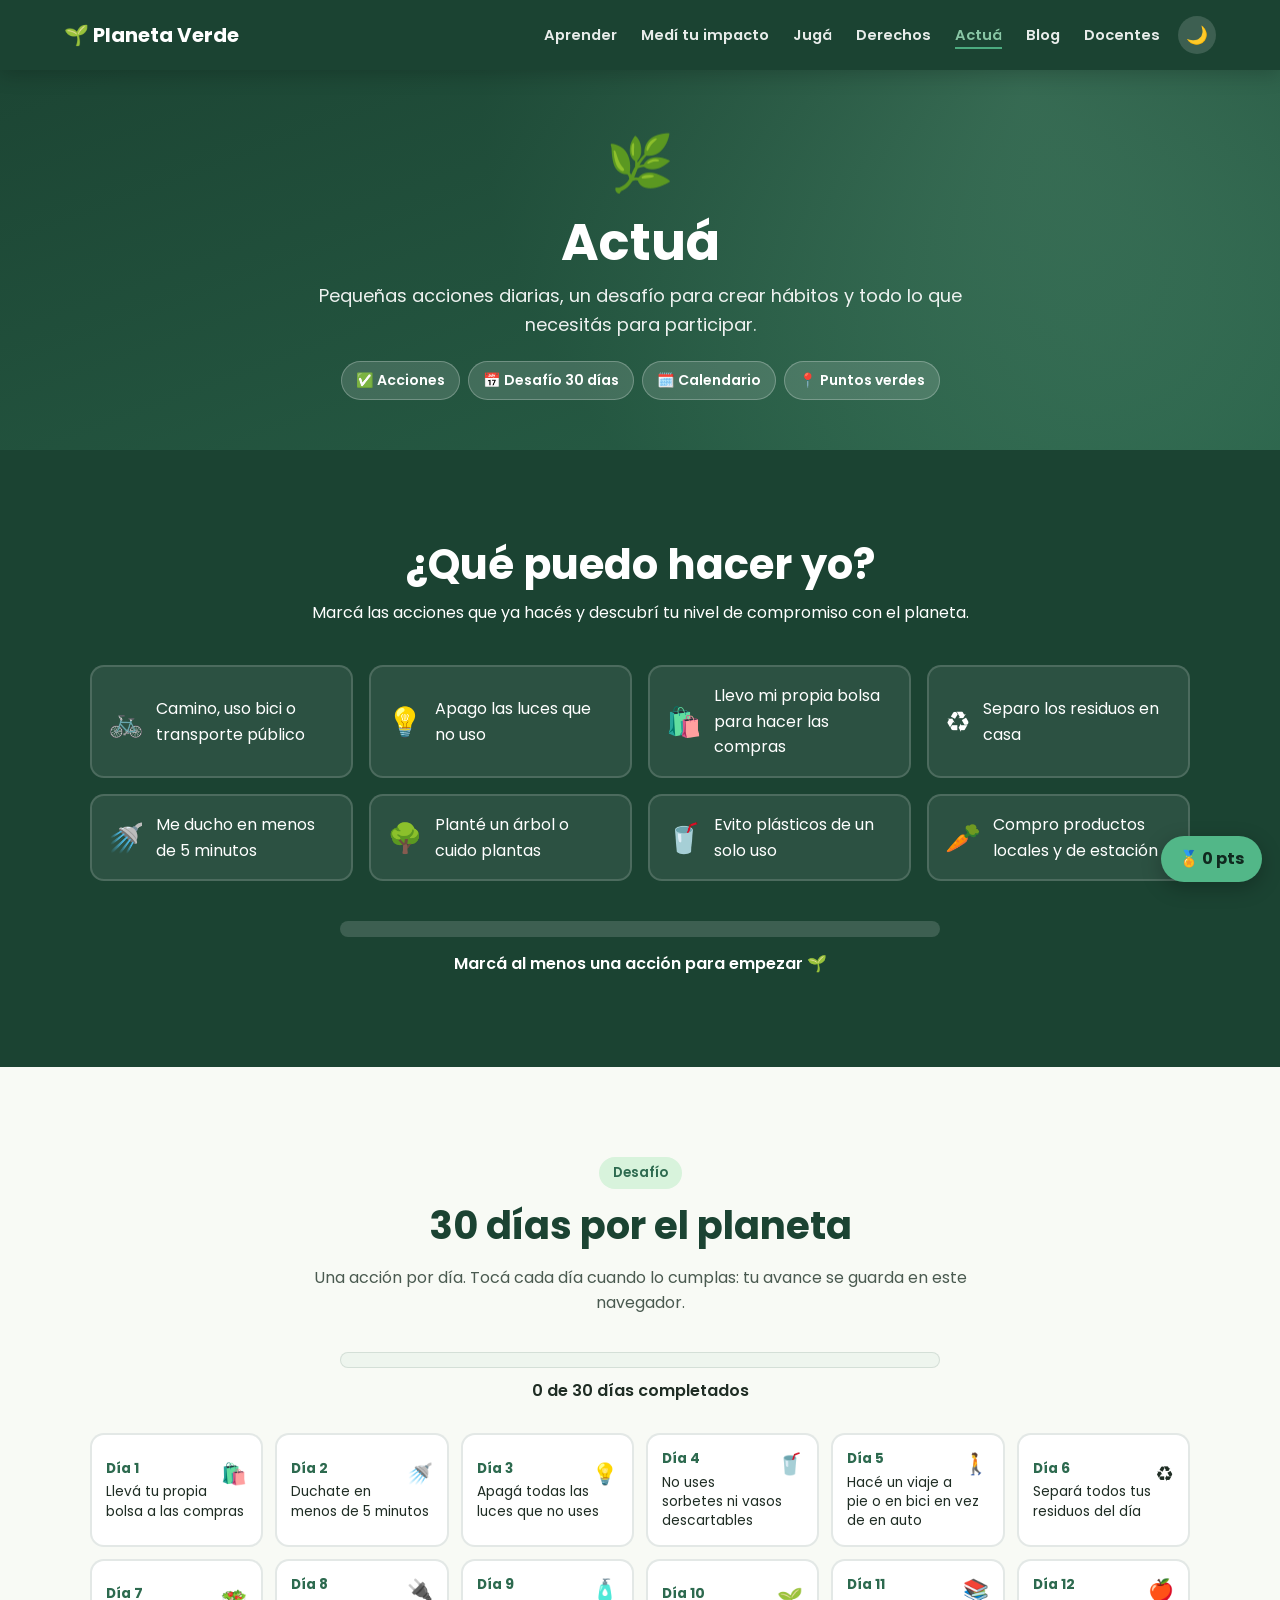
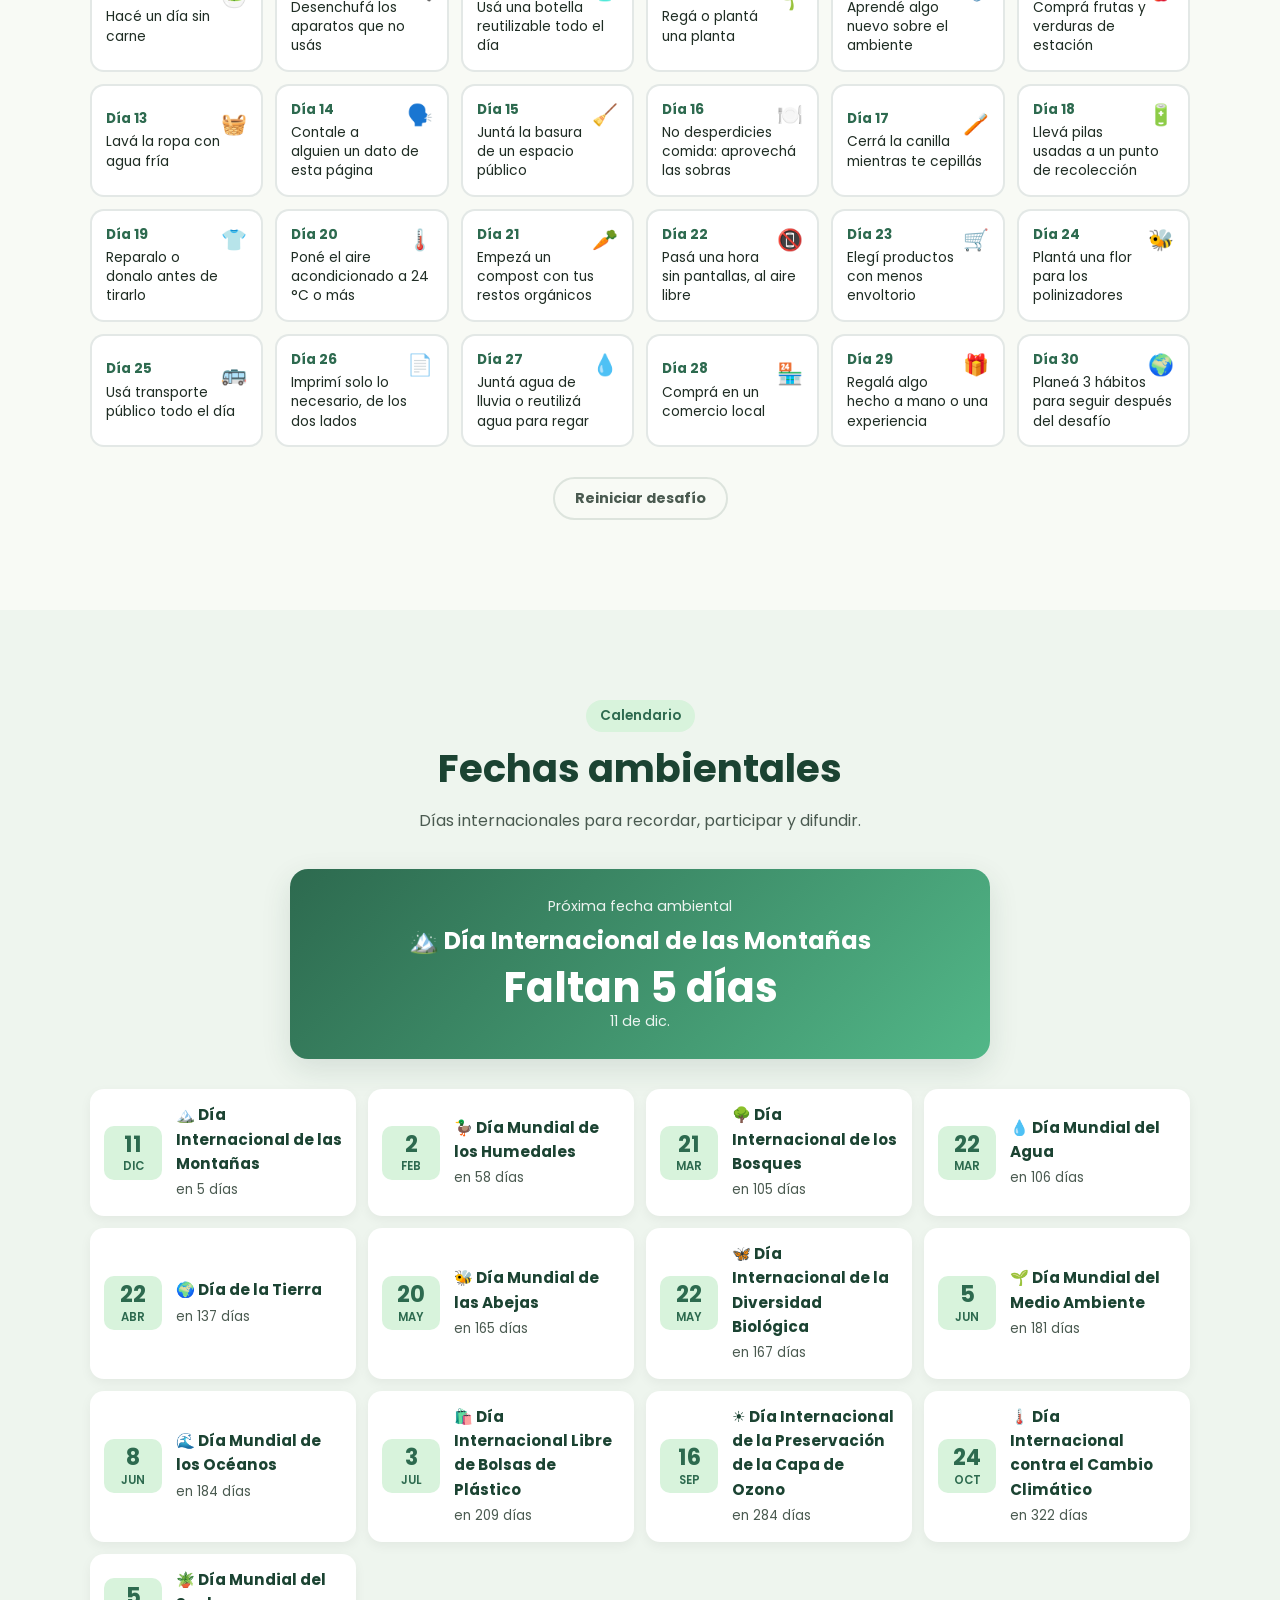
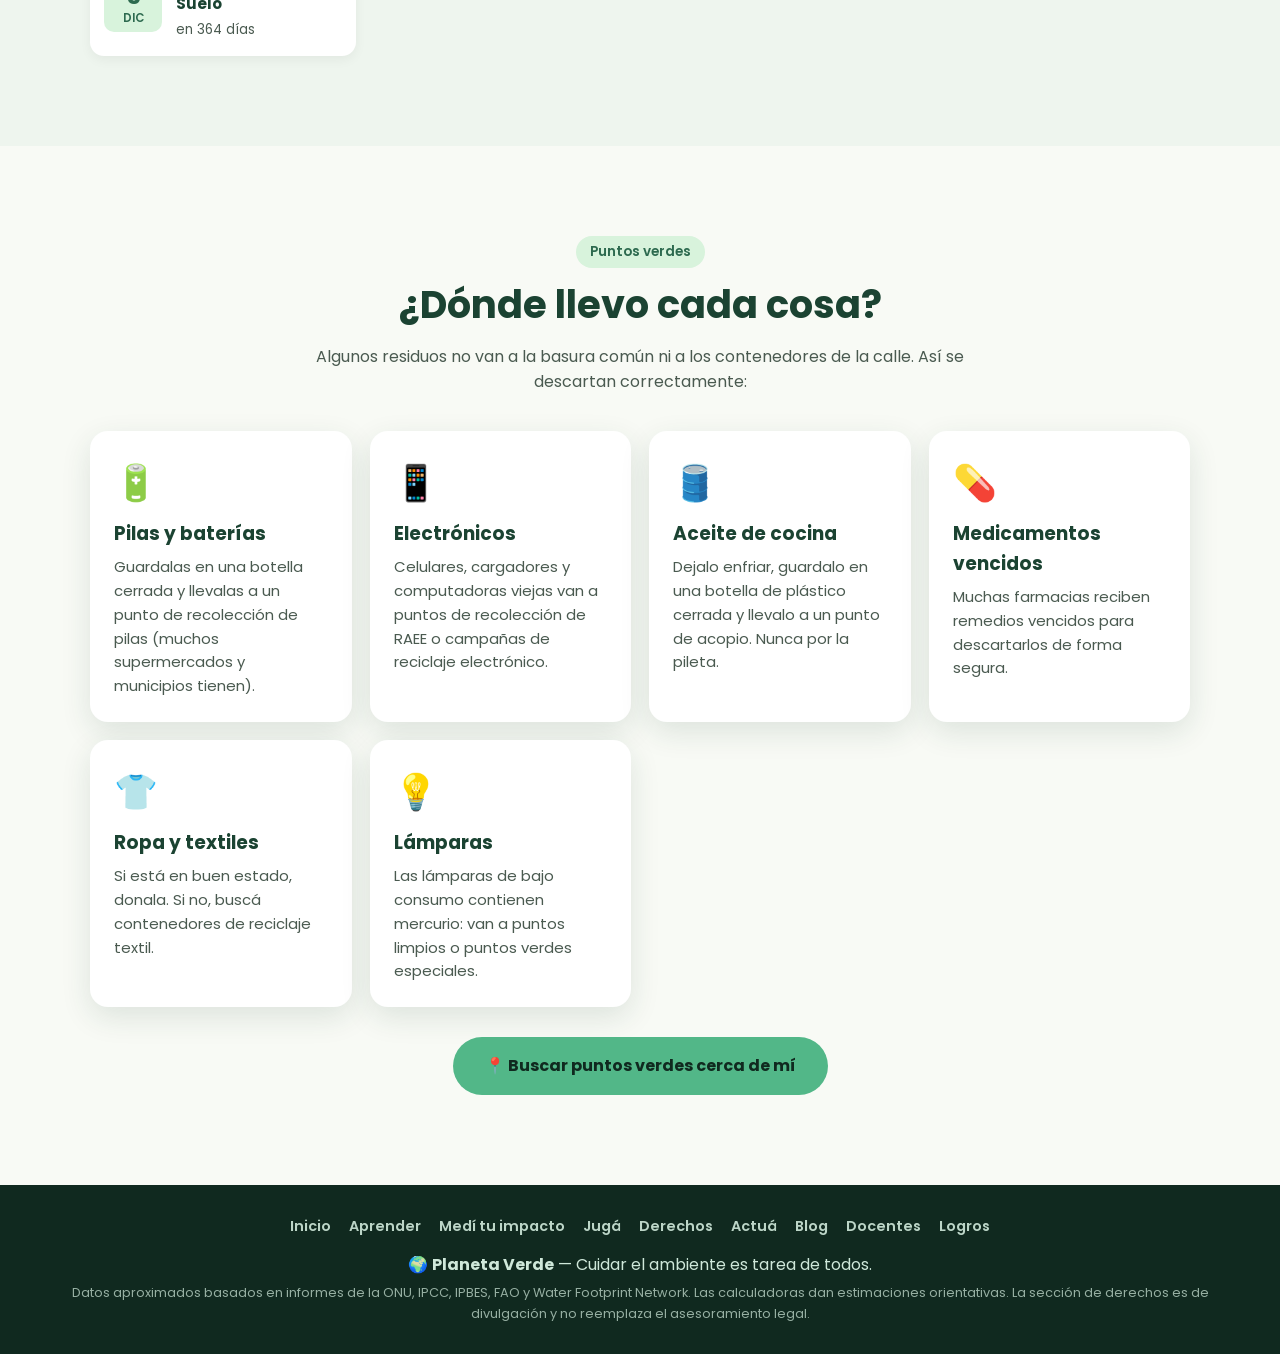
==== actua.html @ 3bd60020 "Dividir el sitio en 8 páginas, sumar contenidos nuevos y corregir errores Contenido nuevo: - Calidad" ====
<!DOCTYPE html>
<html lang="es">
<head>
  <meta charset="UTF-8">
  <meta name="viewport" content="width=device-width, initial-scale=1.0">
  <title>Actuá · Planeta Verde</title>
  <meta name="description" content="Acciones cotidianas, desafío de 30 días, calendario de fechas ambientales y guía de puntos verdes para descartar residuos especiales.">
  <meta name="theme-color" content="#1b4332">
  <meta property="og:type" content="website">
  <meta property="og:locale" content="es_AR">
  <meta property="og:title" content="Actuá · Planeta Verde">
  <meta property="og:description" content="Calculá tu huella, evaluá proyectos como un profesional ambiental, explorá las ecorregiones de Argentina y sumá insignias cuidando el planeta 🌱">
  <meta name="twitter:card" content="summary">
  <meta name="twitter:title" content="Planeta Verde · Cuidemos nuestro ambiente">
  <meta name="twitter:description" content="Calculá tu huella, evaluá proyectos ambientales, explorá ecorregiones y sumá insignias 🌱">
  <link rel="icon" href="data:image/svg+xml,%3Csvg xmlns='http://www.w3.org/2000/svg' viewBox='0 0 100 100'%3E%3Ctext y='.9em' font-size='90'%3E%F0%9F%8C%B1%3C/text%3E%3C/svg%3E">
  <link rel="preconnect" href="https://fonts.googleapis.com">
  <link rel="preconnect" href="https://fonts.gstatic.com" crossorigin>
  <link href="https://fonts.googleapis.com/css2?family=Poppins:wght@400;600;700&display=swap" rel="stylesheet">
  <link rel="manifest" href="manifest.webmanifest">
  <link rel="apple-touch-icon" href="icon-192.png">
  <link rel="stylesheet" href="style.css">
  <script>
    // Aplicar el tema guardado antes de pintar la página
    document.documentElement.classList.add('js');
    try {
      let t = localStorage.getItem('pv-theme');
      try { t = JSON.parse(t); } catch (e) {}
      if (t === 'dark' || t === 'light') document.documentElement.dataset.theme = t;
    } catch (e) {}
  </script>
</head>
<body>

  <header class="header header-small">
    <div class="page-hero">
      <span class="page-emoji" aria-hidden="true">🌿</span>
      <h1>Actuá</h1>
      <p>Pequeñas acciones diarias, un desafío para crear hábitos y todo lo que necesitás para participar.</p>
      <nav class="page-toc" aria-label="En esta página"><a href="#acciones">✅ Acciones</a><a href="#desafio">📅 Desafío 30 días</a><a href="#calendario">🗓️ Calendario</a><a href="#puntos">📍 Puntos verdes</a></nav>
    </div>
  </header>

  <main>
    <!-- CHECKLIST -->
    <section class="actions" id="acciones">
      <h2 class="reveal">¿Qué puedo hacer yo?</h2>
      <p class="actions-intro reveal">Marcá las acciones que ya hacés y descubrí tu nivel de compromiso con el planeta.</p>
      <div class="action-grid">
        <label class="action reveal"><input type="checkbox"><span class="action-icon">🚲</span><span>Camino, uso bici o transporte público</span></label>
        <label class="action reveal"><input type="checkbox"><span class="action-icon">💡</span><span>Apago las luces que no uso</span></label>
        <label class="action reveal"><input type="checkbox"><span class="action-icon">🛍️</span><span>Llevo mi propia bolsa para hacer las compras</span></label>
        <label class="action reveal"><input type="checkbox"><span class="action-icon">♻️</span><span>Separo los residuos en casa</span></label>
        <label class="action reveal"><input type="checkbox"><span class="action-icon">🚿</span><span>Me ducho en menos de 5 minutos</span></label>
        <label class="action reveal"><input type="checkbox"><span class="action-icon">🌳</span><span>Planté un árbol o cuido plantas</span></label>
        <label class="action reveal"><input type="checkbox"><span class="action-icon">🥤</span><span>Evito plásticos de un solo uso</span></label>
        <label class="action reveal"><input type="checkbox"><span class="action-icon">🥕</span><span>Compro productos locales y de estación</span></label>
      </div>
      <div class="progress-wrap">
        <div class="progress"><div class="progress-bar" id="progressBar"></div></div>
        <p class="progress-text" id="progressText">Marcá al menos una acción para empezar 🌱</p>
      </div>
    </section>

    <!-- DESAFÍO 30 DÍAS -->
    <section class="tool" id="desafio">
      <div class="tool-head reveal">
        <span class="tag">Desafío</span>
        <h2>30 días por el planeta</h2>
        <p>Una acción por día. Tocá cada día cuando lo cumplas: tu avance se guarda en este navegador.</p>
      </div>
      <div class="challenge-top reveal">
        <div class="progress progress-light"><div class="progress-bar" id="chBar"></div></div>
        <p id="chText" class="ch-text">0 de 30 días completados</p>
      </div>
      <div class="challenge-grid" id="chGrid"></div>
      <div class="center"><button class="btn btn-outline btn-small" id="chReset">Reiniciar desafío</button></div>
    </section>

    <!-- CALENDARIO -->
    <section class="tool tool-alt" id="calendario">
      <div class="tool-head reveal">
        <span class="tag">Calendario</span>
        <h2>Fechas ambientales</h2>
        <p>Días internacionales para recordar, participar y difundir.</p>
      </div>
      <div class="next-date reveal" id="nextDate"></div>
      <div class="dates" id="dates"></div>
    </section>

    <!-- PUNTOS VERDES -->
    <section class="tool" id="puntos">
      <div class="tool-head reveal">
        <span class="tag">Puntos verdes</span>
        <h2>¿Dónde llevo cada cosa?</h2>
        <p>Algunos residuos no van a la basura común ni a los contenedores de la calle. Así se descartan correctamente:</p>
      </div>
      <div class="points">
        <div class="point reveal"><span class="point-icon">🔋</span><h3>Pilas y baterías</h3><p>Guardalas en una botella cerrada y llevalas a un punto de recolección de pilas (muchos supermercados y municipios tienen).</p></div>
        <div class="point reveal"><span class="point-icon">📱</span><h3>Electrónicos</h3><p>Celulares, cargadores y computadoras viejas van a puntos de recolección de RAEE o campañas de reciclaje electrónico.</p></div>
        <div class="point reveal"><span class="point-icon">🛢️</span><h3>Aceite de cocina</h3><p>Dejalo enfriar, guardalo en una botella de plástico cerrada y llevalo a un punto de acopio. Nunca por la pileta.</p></div>
        <div class="point reveal"><span class="point-icon">💊</span><h3>Medicamentos vencidos</h3><p>Muchas farmacias reciben remedios vencidos para descartarlos de forma segura.</p></div>
        <div class="point reveal"><span class="point-icon">👕</span><h3>Ropa y textiles</h3><p>Si está en buen estado, donala. Si no, buscá contenedores de reciclaje textil.</p></div>
        <div class="point reveal"><span class="point-icon">💡</span><h3>Lámparas</h3><p>Las lámparas de bajo consumo contienen mercurio: van a puntos limpios o puntos verdes especiales.</p></div>
      </div>
      <div class="center reveal">
        <a class="btn" href="https://www.google.com/maps/search/punto+verde+reciclaje" target="_blank" rel="noopener">📍 Buscar puntos verdes cerca de mí</a>
      </div>
    </section>

  </main>

  <script src="layout.js"></script>
  <script src="achievements.js"></script>
  <script src="script.js"></script>
  <script src="eia.js"></script>
  <script src="ecoregiones.js"></script>
  <script src="foodweb.js"></script>
  <script src="clima-agua.js"></script>
  <script src="calidad.js"></script>
  <script src="residuos.js"></script>
  <script src="audit.js"></script>
  <script src="glossary.js"></script>
  <script src="blog.js"></script>
  <script src="docentes.js"></script>
  <script src="ranking.js"></script>
</body>
</html>
---- style.css ----
/* ---------- Colores (modo claro) ---------- */
:root {
  --bg: #f8faf5;
  --bg-alt: #eef5ee;
  --surface: #ffffff;
  --text: #1f2d24;
  --text-soft: #4a5a50;
  --heading: #1b4332;
  --primary: #2d6a4f;
  --accent: #52b788;
  --accent-light: #95d5b2;
  --tag-bg: #d8f3dc;
  --tag-text: #2d6a4f;
  --border: rgba(27, 67, 50, 0.12);
  --deep: #1b4332;
  --deeper: #10291f;
  --ok: #2d9d5f;
  --bad: #d64545;
  --radio: 18px;
  --sombra: 0 10px 30px rgba(27, 67, 50, 0.12);
  color-scheme: light;
}

/* ---------- Colores (modo oscuro) ---------- */
@media (prefers-color-scheme: dark) {
  :root:not([data-theme="light"]) {
    --bg: #0e1813;
    --bg-alt: #13211a;
    --surface: #182a20;
    --text: #e3eee6;
    --text-soft: #a9bfb1;
    --heading: #d8f3dc;
    --primary: #74c69d;
    --tag-bg: #234733;
    --tag-text: #b7e4c7;
    --border: rgba(183, 228, 199, 0.14);
    --deep: #0b1f16;
    --deeper: #07140e;
    --sombra: 0 10px 30px rgba(0, 0, 0, 0.35);
    color-scheme: dark;
  }
}

:root[data-theme="dark"] {
  --bg: #0e1813;
  --bg-alt: #13211a;
  --surface: #182a20;
  --text: #e3eee6;
  --text-soft: #a9bfb1;
  --heading: #d8f3dc;
  --primary: #74c69d;
  --tag-bg: #234733;
  --tag-text: #b7e4c7;
  --border: rgba(183, 228, 199, 0.14);
  --deep: #0b1f16;
  --deeper: #07140e;
  --sombra: 0 10px 30px rgba(0, 0, 0, 0.35);
  color-scheme: dark;
}

* { margin: 0; padding: 0; box-sizing: border-box; }
[hidden] { display: none !important; }

html { scroll-behavior: smooth; scroll-padding-top: 70px; }

body {
  font-family: 'Poppins', system-ui, sans-serif;
  color: var(--text);
  background: var(--bg);
  line-height: 1.6;
  overflow-x: hidden;
  transition: background 0.3s, color 0.3s;
}

a { color: inherit; text-decoration: none; }
button { font-family: inherit; }

/* ---------- Header / Nav ---------- */
.header {
  min-height: 100vh;
  background:
    linear-gradient(160deg, rgba(27, 67, 50, 0.92), rgba(45, 106, 79, 0.75)),
    radial-gradient(circle at 80% 20%, #95d5b2 0, transparent 50%),
    #1b4332;
  color: #fff;
  display: flex;
  flex-direction: column;
}

.nav {
  position: fixed;
  top: 0; left: 0; right: 0;
  z-index: 100;
  display: flex;
  justify-content: space-between;
  align-items: center;
  padding: 16px 5%;
  color: #fff;
  transition: background 0.3s, box-shadow 0.3s;
}

.nav.scrolled { background: #1b4332; box-shadow: 0 4px 20px rgba(0, 0, 0, 0.2); }

.logo { font-weight: 700; font-size: 1.25rem; white-space: nowrap; }

.nav-right { display: flex; align-items: center; gap: 18px; }

.nav-links { display: flex; gap: 24px; list-style: none; }

.nav-links a { font-weight: 600; font-size: 0.92rem; opacity: 0.9; position: relative; }

.nav-links a::after {
  content: '';
  position: absolute;
  left: 0; bottom: -4px;
  width: 0; height: 2px;
  background: var(--accent);
  transition: width 0.3s;
}

.nav-links a:hover::after { width: 100%; }

.theme-toggle {
  background: rgba(255, 255, 255, 0.15);
  border: none;
  border-radius: 50%;
  width: 38px; height: 38px;
  font-size: 1.1rem;
  cursor: pointer;
  transition: background 0.2s, transform 0.3s;
}

.theme-toggle:hover { background: rgba(255, 255, 255, 0.28); transform: rotate(20deg); }

.nav-toggle {
  display: none;
  background: none;
  border: none;
  cursor: pointer;
  flex-direction: column;
  gap: 5px;
}

.nav-toggle span {
  width: 26px; height: 3px;
  background: #fff;
  border-radius: 2px;
  transition: transform 0.3s, opacity 0.3s;
}

.hero {
  flex: 1;
  display: flex;
  flex-direction: column;
  justify-content: center;
  padding: 120px 5% 60px;
  max-width: 900px;
}

.hero h1 { font-size: clamp(2.2rem, 6vw, 4rem); line-height: 1.15; margin-bottom: 20px; }
.hero h1 span { color: #95d5b2; }

.hero p {
  font-size: clamp(1rem, 2vw, 1.2rem);
  max-width: 620px;
  opacity: 0.92;
  margin-bottom: 34px;
}

.hero-buttons { display: flex; flex-wrap: wrap; gap: 14px; }

/* ---------- Botones ---------- */
.btn {
  display: inline-block;
  background: var(--accent);
  color: #10291f;
  font-weight: 700;
  font-size: 1rem;
  padding: 14px 30px;
  border: 2px solid transparent;
  border-radius: 50px;
  cursor: pointer;
  transition: transform 0.2s, background 0.2s;
}

.btn:hover { transform: translateY(-3px); background: var(--accent-light); }
.btn-ghost { background: transparent; border-color: rgba(255, 255, 255, 0.6); color: #fff; }
.btn-ghost:hover { background: rgba(255, 255, 255, 0.12); }
.btn-outline { background: transparent; border-color: var(--border); color: var(--text-soft); }
.btn-outline:hover { background: var(--bg-alt); }
.btn-small { padding: 9px 20px; font-size: 0.9rem; }

/* ---------- Stats ---------- */
.stats {
  display: grid;
  grid-template-columns: repeat(auto-fit, minmax(200px, 1fr));
  gap: 20px;
  padding: 0 5%;
  margin-top: -60px;
  position: relative;
  z-index: 2;
}

.stat {
  background: var(--surface);
  border-radius: var(--radio);
  padding: 28px 22px;
  box-shadow: var(--sombra);
  text-align: center;
}

.stat-num { font-size: 2.4rem; font-weight: 700; color: var(--primary); }
.stat-unit { font-size: 1rem; font-weight: 600; color: var(--primary); margin-left: 4px; }
.stat p { color: var(--text-soft); font-size: 0.92rem; margin-top: 6px; }

/* ---------- ¿Sabías que? ---------- */
.fact {
  display: flex;
  align-items: center;
  gap: 20px;
  max-width: 1000px;
  margin: 50px auto 0;
  width: 90%;
  background: var(--surface);
  border: 2px dashed var(--accent);
  border-radius: var(--radio);
  padding: 22px 26px;
}

.fact-icon { font-size: 2.4rem; }
.fact-body { flex: 1; }
.fact-label { font-weight: 700; color: var(--primary); font-size: 0.9rem; }
.fact-body p { color: var(--text); transition: opacity 0.25s; }
.fact-body p.fade { opacity: 0; }

/* ---------- Secciones informativas ---------- */
.section {
  display: grid;
  grid-template-columns: 1.3fr 1fr;
  gap: 50px;
  align-items: center;
  padding: 90px 5%;
  max-width: 1200px;
  margin: 0 auto;
}

.section.reverse .section-text { order: 2; }

.tag {
  display: inline-block;
  background: var(--tag-bg);
  color: var(--tag-text);
  font-weight: 600;
  font-size: 0.85rem;
  padding: 5px 14px;
  border-radius: 50px;
  margin-bottom: 14px;
}

h2 { color: var(--heading); line-height: 1.2; }

.section h2, .tool-head h2, .compare-head h2 {
  font-size: clamp(1.7rem, 3.5vw, 2.4rem);
  margin-bottom: 16px;
}

.section p { color: var(--text-soft); margin-bottom: 18px; }

.list { list-style: none; }

.list li {
  padding-left: 30px;
  position: relative;
  margin-bottom: 10px;
  color: var(--text-soft);
}

.list li::before {
  content: '✓';
  position: absolute;
  left: 0; top: 3px;
  color: #fff;
  background: var(--accent);
  width: 20px; height: 20px;
  border-radius: 50%;
  font-size: 0.75rem;
  display: grid;
  place-items: center;
}

.section-card {
  aspect-ratio: 1;
  border-radius: 40% 60% 55% 45% / 50% 45% 55% 50%;
  display: grid;
  place-items: center;
  box-shadow: var(--sombra);
  animation: blob 10s ease-in-out infinite;
  max-width: 420px;
  width: 100%;
  justify-self: center;
}

.big-icon { font-size: clamp(5rem, 12vw, 8rem); }

.card-clima { background: linear-gradient(135deg, #ffd6a5, #ff9f68); }
.card-reciclaje { background: linear-gradient(135deg, #b7e4c7, #52b788); }
.card-bio { background: linear-gradient(135deg, #fde2e4, #cdb4db); }
.card-agua { background: linear-gradient(135deg, #caf0f8, #48cae4); }

@keyframes blob {
  0%, 100% { border-radius: 40% 60% 55% 45% / 50% 45% 55% 50%; }
  50% { border-radius: 55% 45% 40% 60% / 45% 55% 50% 50%; }
}

.bins { display: grid; grid-template-columns: repeat(2, 1fr); gap: 12px; }

.bin {
  border-radius: 12px;
  padding: 14px 16px;
  border-left: 6px solid;
  background: var(--surface);
  box-shadow: 0 4px 12px rgba(0, 0, 0, 0.05);
  display: flex;
  flex-direction: column;
}

.bin small { color: var(--text-soft); }
.bin-yellow { border-color: #f4c430; }
.bin-blue { border-color: #3a86ff; }
.bin-green { border-color: #2d9d5f; }
.bin-brown { border-color: #8d5524; }
.bin-red { border-color: #d64545; }

/* ---------- Antes / después ---------- */
.compare-section { padding: 30px 5% 60px; max-width: 1000px; margin: 0 auto; }
.compare-head { text-align: center; max-width: 680px; margin: 0 auto 28px; }
.compare-head p { color: var(--text-soft); }

.compare {
  position: relative;
  aspect-ratio: 2 / 1;
  border-radius: var(--radio);
  overflow: hidden;
  box-shadow: var(--sombra);
  user-select: none;
}

.compare-img { position: absolute; inset: 0; width: 100%; height: 100%; display: block; }
.compare-before { position: absolute; inset: 0; clip-path: inset(0 50% 0 0); }

.svg-label { font: 700 22px Poppins, sans-serif; fill: #1b4332; letter-spacing: 2px; }

.compare-line {
  position: absolute;
  top: 0; bottom: 0;
  left: 50%;
  width: 4px;
  background: #fff;
  transform: translateX(-50%);
  pointer-events: none;
}

.compare-line span {
  position: absolute;
  top: 50%; left: 50%;
  transform: translate(-50%, -50%);
  background: #fff;
  color: #1b4332;
  width: 42px; height: 42px;
  border-radius: 50%;
  display: grid;
  place-items: center;
  font-weight: 700;
  box-shadow: 0 2px 10px rgba(0, 0, 0, 0.25);
}

.compare-range {
  position: absolute;
  inset: 0;
  width: 100%; height: 100%;
  opacity: 0;
  cursor: ew-resize;
  margin: 0;
  touch-action: pan-y; /* permite seguir bajando la página en el celular */
}

.note { text-align: center; font-size: 0.82rem; color: var(--text-soft); margin-top: 12px; }

/* ---------- Herramientas (calculadora, juego, quiz...) ---------- */
.tool { padding: 90px 5%; }
.tool-alt { background: var(--bg-alt); }
.tool-head { text-align: center; max-width: 680px; margin: 0 auto 36px; }
.tool-head p { color: var(--text-soft); }
.center { text-align: center; margin-top: 30px; }

.panel {
  background: var(--surface);
  border-radius: var(--radio);
  box-shadow: var(--sombra);
  padding: 30px;
  max-width: 820px;
  margin: 0 auto;
}

/* Calculadora */
.calc { display: grid; gap: 22px; }
.calc fieldset { border: none; }
.calc legend { font-weight: 700; color: var(--heading); margin-bottom: 10px; }
.calc legend small { font-weight: 400; color: var(--text-soft); }

.options { display: flex; flex-wrap: wrap; gap: 10px; }

.option input { position: absolute; opacity: 0; pointer-events: none; }

.option span {
  display: inline-block;
  padding: 9px 16px;
  border-radius: 50px;
  border: 2px solid var(--border);
  background: var(--surface);
  cursor: pointer;
  font-size: 0.92rem;
  transition: background 0.2s, border-color 0.2s;
}

.option span:hover { border-color: var(--accent); }
.option input:checked + span { background: var(--accent); border-color: var(--accent); color: #10291f; font-weight: 600; }
.option input:focus-visible + span { outline: 3px solid var(--accent-light); outline-offset: 2px; }

.calc-submit { justify-self: center; }

.calc-result { margin-top: 28px; }
.result-total { text-align: center; margin-bottom: 26px; }
.result-total .big { font-size: 3.2rem; font-weight: 700; color: var(--primary); line-height: 1; }
.result-total p { color: var(--text-soft); }
.result-msg { font-weight: 600; margin-top: 8px; color: var(--text) !important; }

.compare-bars { display: grid; gap: 12px; margin-bottom: 28px; }
.cbar { display: grid; grid-template-columns: 150px 1fr 70px; align-items: center; gap: 10px; font-size: 0.92rem; }
.cbar-track { background: var(--bg-alt); border-radius: 50px; height: 14px; overflow: hidden; }
.cbar-fill { height: 100%; border-radius: 50px; width: 0; transition: width 0.8s ease; }
.cbar-val { text-align: right; font-weight: 600; }

.breakdown h3, .tips h3 { color: var(--heading); font-size: 1.1rem; margin-bottom: 12px; }
.breakdown { margin-bottom: 24px; }
.tips ul { list-style: none; display: grid; gap: 10px; }
.tips li { background: var(--bg-alt); border-radius: 12px; padding: 12px 16px; }

/* Juego */
.game { max-width: 820px; margin: 0 auto; }
.game-bar { display: flex; justify-content: space-around; flex-wrap: wrap; gap: 10px; font-size: 1.05rem; margin-bottom: 18px; }

.game-stage {
  background: var(--surface);
  border-radius: var(--radio);
  box-shadow: var(--sombra);
  padding: 34px 20px;
  text-align: center;
  min-height: 250px;
  display: flex;
  flex-direction: column;
  align-items: center;
  justify-content: center;
  gap: 12px;
}

.game-item { display: flex; flex-direction: column; align-items: center; }
.game-emoji { font-size: 4.5rem; line-height: 1.1; }
.game-name { font-size: 1.3rem; font-weight: 700; color: var(--heading); }
.game-item.pop { animation: pop 0.3s ease; }
@keyframes pop { from { transform: scale(0.6); opacity: 0; } to { transform: scale(1); opacity: 1; } }
.game-feedback { min-height: 1.6em; font-weight: 600; }
.game-feedback.ok { color: var(--ok); }
.game-feedback.bad { color: var(--bad); }

.game-bins { display: grid; grid-template-columns: repeat(5, 1fr); gap: 10px; margin-top: 18px; }

.gbin {
  display: flex;
  flex-direction: column;
  align-items: center;
  gap: 4px;
  background: var(--surface);
  color: var(--text);
  border: none;
  border-bottom: 6px solid;
  border-radius: 14px;
  padding: 14px 8px;
  font-size: 1.6rem;
  cursor: pointer;
  box-shadow: 0 4px 12px rgba(0, 0, 0, 0.06);
  transition: transform 0.15s;
}

.gbin span { font-size: 0.8rem; font-weight: 600; }
.gbin:not(:disabled):hover { transform: translateY(-4px); }
.gbin:disabled { opacity: 0.5; cursor: not-allowed; }
.gbin.flash-ok { animation: flashOk 0.4s; }
.gbin.flash-bad { animation: shake 0.4s; }
@keyframes flashOk { 50% { transform: scale(1.08); background: #b7e4c7; } }
@keyframes shake { 25% { transform: translateX(-6px); } 75% { transform: translateX(6px); } }

/* Quiz */
.quiz-top { display: flex; justify-content: space-between; font-size: 0.9rem; color: var(--text-soft); margin-bottom: 10px; }
.quiz-q { font-size: 1.25rem; color: var(--heading); margin: 14px 0 20px; }
.quiz-opts { display: grid; gap: 10px; }

.quiz-opt {
  text-align: left;
  padding: 14px 18px;
  border-radius: 12px;
  border: 2px solid var(--border);
  background: var(--surface);
  color: var(--text);
  font-size: 1rem;
  cursor: pointer;
  transition: border-color 0.2s, background 0.2s;
}

.quiz-opt:not(:disabled):hover { border-color: var(--accent); }
.quiz-opt:disabled { cursor: default; }
.quiz-opt.correct { background: #d3f2df; border-color: var(--ok); color: #10291f; }
.quiz-opt.wrong { background: #fbdcdc; border-color: var(--bad); color: #4a1010; }

.quiz-exp {
  margin-top: 18px;
  padding: 14px 18px;
  border-radius: 12px;
  background: var(--bg-alt);
  color: var(--text);
}

.quiz-next { margin-top: 18px; }
.quiz-end { text-align: center; }
.quiz-end .big { font-size: 3rem; font-weight: 700; color: var(--primary); }

/* ---------- Checklist de acciones ---------- */
.actions { background: var(--deep); color: #fff; padding: 90px 5%; text-align: center; }
.actions h2 { color: #fff; font-size: clamp(1.8rem, 4vw, 2.6rem); margin-bottom: 10px; }
.actions-intro { opacity: 0.85; margin-bottom: 40px; }

.action-grid {
  display: grid;
  grid-template-columns: repeat(auto-fit, minmax(220px, 1fr));
  gap: 16px;
  max-width: 1100px;
  margin: 0 auto 40px;
}

.action {
  display: flex;
  align-items: center;
  gap: 12px;
  background: rgba(255, 255, 255, 0.08);
  border: 2px solid rgba(255, 255, 255, 0.15);
  border-radius: 14px;
  padding: 16px;
  text-align: left;
  cursor: pointer;
  transition: background 0.2s, border-color 0.2s, transform 0.2s;
}

.action:hover { transform: translateY(-3px); }
.action { position: relative; }
.action input { position: absolute; opacity: 0; pointer-events: none; }
.action-icon { font-size: 1.8rem; }

.action:has(input:checked) {
  background: var(--accent);
  border-color: var(--accent-light);
  color: #10291f;
  font-weight: 600;
}

.progress-wrap { max-width: 600px; margin: 0 auto; }

.progress { height: 16px; background: rgba(255, 255, 255, 0.15); border-radius: 50px; overflow: hidden; }
.progress-light { background: var(--bg-alt); border: 1px solid var(--border); }

.progress-bar {
  height: 100%;
  width: 0;
  background: linear-gradient(90deg, var(--accent), var(--accent-light));
  border-radius: 50px;
  transition: width 0.5s ease;
}

.progress-text { margin-top: 14px; font-weight: 600; min-height: 1.6em; }

/* ---------- Desafío 30 días ---------- */
.challenge-top { max-width: 600px; margin: 0 auto 30px; text-align: center; }
.ch-text { margin-top: 10px; font-weight: 600; }

.challenge-grid {
  display: grid;
  grid-template-columns: repeat(auto-fill, minmax(165px, 1fr));
  gap: 12px;
  max-width: 1100px;
  margin: 0 auto;
}

.day {
  position: relative;
  text-align: left;
  background: var(--surface);
  color: var(--text);
  border: 2px solid var(--border);
  border-radius: 14px;
  padding: 14px;
  cursor: pointer;
  font-size: 0.86rem;
  line-height: 1.4;
  min-height: 112px;
  transition: transform 0.2s, background 0.2s, border-color 0.2s;
}

.day:hover { transform: translateY(-3px); border-color: var(--accent); }
.day-num { display: block; font-weight: 700; color: var(--primary); margin-bottom: 4px; }
.day-icon { font-size: 1.3rem; float: right; }
.day.done { background: var(--accent); border-color: var(--accent); color: #10291f; }
.day.done .day-num { color: #10291f; }
.day.done::after { content: '✓'; position: absolute; bottom: 8px; right: 12px; font-weight: 700; font-size: 1.2rem; }

/* ---------- Calendario ---------- */
.next-date {
  max-width: 700px;
  margin: 0 auto 30px;
  background: linear-gradient(135deg, #2d6a4f, #52b788);
  color: #fff;
  border-radius: var(--radio);
  padding: 26px;
  text-align: center;
  box-shadow: var(--sombra);
}

.next-date .nd-label { opacity: 0.9; font-size: 0.9rem; }
.next-date .nd-name { font-size: 1.5rem; font-weight: 700; margin: 4px 0; }
.next-date .nd-days { font-size: 2.6rem; font-weight: 700; line-height: 1.1; }

.dates {
  display: grid;
  grid-template-columns: repeat(auto-fill, minmax(250px, 1fr));
  gap: 12px;
  max-width: 1100px;
  margin: 0 auto;
}

.date-card {
  display: flex;
  gap: 14px;
  align-items: center;
  background: var(--surface);
  border-radius: 14px;
  padding: 14px;
  box-shadow: 0 4px 12px rgba(0, 0, 0, 0.05);
}

.date-badge {
  flex-shrink: 0;
  width: 58px;
  text-align: center;
  background: var(--tag-bg);
  color: var(--tag-text);
  border-radius: 10px;
  padding: 6px 0;
  line-height: 1.1;
}

.date-badge strong { display: block; font-size: 1.4rem; }
.date-badge small { font-size: 0.72rem; text-transform: uppercase; font-weight: 600; }
.date-info strong { display: block; font-size: 0.95rem; color: var(--heading); }
.date-info small { color: var(--text-soft); }

/* ---------- Puntos verdes ---------- */
.points {
  display: grid;
  grid-template-columns: repeat(auto-fit, minmax(260px, 1fr));
  gap: 18px;
  max-width: 1100px;
  margin: 0 auto;
}

.point { background: var(--surface); border-radius: var(--radio); padding: 24px; box-shadow: var(--sombra); }
.point-icon { font-size: 2.2rem; }
.point h3 { color: var(--heading); margin: 8px 0 6px; }
.point p { color: var(--text-soft); font-size: 0.93rem; }

/* ---------- Footer ---------- */
.footer { background: var(--deeper); color: #cfe8da; text-align: center; padding: 30px 5%; }
.footer .small { font-size: 0.8rem; opacity: 0.7; margin-top: 6px; }

/* ---------- Animación de aparición ---------- */
/* Solo se oculta si JavaScript está activo: sin JS, el contenido se ve igual */
.js .reveal { opacity: 0; transform: translateY(30px); transition: opacity 0.7s ease, transform 0.7s ease; }
.reveal.visible { opacity: 1; transform: none; }

/* ---------- Responsive ---------- */
@media (max-width: 1100px) {
  .nav-toggle { display: flex; }

  .nav-links {
    position: absolute;
    top: 100%; left: 0; right: 0;
    flex-direction: column;
    gap: 0;
    background: #1b4332;
    max-height: 0;
    overflow: hidden;
    transition: max-height 0.35s ease;
  }

  .nav-links.open { max-height: 500px; }
  .nav-links li a { display: block; padding: 14px 5%; }

  .nav-toggle.open span:nth-child(1) { transform: translateY(8px) rotate(45deg); }
  .nav-toggle.open span:nth-child(2) { opacity: 0; }
  .nav-toggle.open span:nth-child(3) { transform: translateY(-8px) rotate(-45deg); }
}

@media (max-width: 820px) {
  .section { grid-template-columns: 1fr; gap: 30px; padding: 60px 5%; }
  .section.reverse .section-text { order: 0; }
  .section-card { max-width: 260px; }
  .tool { padding: 64px 5%; }
  .panel { padding: 22px 18px; }
  .game-bins { grid-template-columns: repeat(3, 1fr); }
  .fact { flex-wrap: wrap; }
  .fact .btn { width: 100%; }
}

@media (max-width: 480px) {
  .bins { grid-template-columns: 1fr; }
  .cbar { grid-template-columns: 95px 1fr 56px; font-size: 0.82rem; }
  .compare { aspect-ratio: 4 / 3; }
  .challenge-grid { grid-template-columns: repeat(2, 1fr); }
}

@media (prefers-reduced-motion: reduce) {
  html { scroll-behavior: auto; }
  .section-card { animation: none; }
  .js .reveal { opacity: 1; transform: none; transition: none; }
}

/* =====================================================
   Nuevas secciones: EIA, derechos, logros, compartir
   ===================================================== */
.btn-row { display: flex; flex-wrap: wrap; gap: 12px; justify-content: center; margin-top: 22px; }
.center.btn-row { margin-top: 26px; }
.warn { color: var(--bad); font-weight: 600; }

/* ---------- EIA ---------- */
.eia-intro {
  max-width: 1000px;
  margin: 0 auto 28px;
  display: grid;
  grid-template-columns: 1fr 1.3fr;
  gap: 24px;
  align-items: center;
}

.eia-intro h3 { color: var(--heading); margin-bottom: 8px; }
.eia-intro p { color: var(--text-soft); font-size: 0.95rem; }

.eia-steps { list-style: none; display: grid; grid-template-columns: repeat(4, 1fr); gap: 10px; counter-reset: s; }

.eia-steps li {
  background: var(--surface);
  border-radius: 14px;
  padding: 14px 10px;
  text-align: center;
  box-shadow: 0 4px 12px rgba(0, 0, 0, 0.05);
  display: flex;
  flex-direction: column;
  gap: 2px;
}

.eia-steps span { font-size: 1.7rem; }
.eia-steps strong { color: var(--heading); font-size: 0.95rem; }
.eia-steps small { color: var(--text-soft); font-size: 0.78rem; line-height: 1.3; }

.eia { max-width: 900px; }
.eia-title { text-align: center; color: var(--heading); margin-bottom: 20px; }

.eia-projects { display: grid; grid-template-columns: repeat(2, 1fr); gap: 14px; }

.eia-card {
  display: flex;
  flex-direction: column;
  align-items: flex-start;
  gap: 4px;
  text-align: left;
  background: var(--bg);
  color: var(--text);
  border: 2px solid var(--border);
  border-radius: 16px;
  padding: 20px;
  cursor: pointer;
  font-size: 1rem;
  transition: transform 0.2s, border-color 0.2s;
}

.eia-card:hover { transform: translateY(-4px); border-color: var(--accent); }
.eia-card-icon { font-size: 2.4rem; }
.eia-card strong { color: var(--heading); font-size: 1.08rem; }
.eia-card small { color: var(--text-soft); }
.eia-card-score { margin-top: 8px; font-size: 0.8rem; font-weight: 600; color: var(--primary); background: var(--tag-bg); padding: 3px 10px; border-radius: 50px; }

.eia-progress { display: flex; gap: 6px; margin-bottom: 24px; flex-wrap: wrap; }

.eia-progress span {
  flex: 1;
  text-align: center;
  font-size: 0.78rem;
  font-weight: 600;
  padding: 6px 4px;
  border-radius: 8px;
  background: var(--bg-alt);
  color: var(--text-soft);
  min-width: 70px;
}

.eia-progress span.done { background: var(--tag-bg); color: var(--tag-text); }
.eia-progress span.cur { background: var(--accent); color: #10291f; }

.eia-brief { display: flex; gap: 20px; align-items: flex-start; }
.eia-brief-icon { font-size: 4rem; line-height: 1; }
.eia-brief h3 { color: var(--heading); font-size: 1.4rem; }
.eia-place { color: var(--primary); font-weight: 600; font-size: 0.92rem; margin: 2px 0 10px; }
.eia-brief p { color: var(--text-soft); }

.eia-data { list-style: none; margin-top: 14px; display: grid; gap: 6px; }
.eia-data li { background: var(--bg-alt); border-radius: 10px; padding: 8px 14px; font-size: 0.9rem; }
.eia-data li::before { content: '📊 '; }

.eia-q { color: var(--heading); font-size: 1.25rem; margin-bottom: 6px; }
.eia-hint { color: var(--text-soft); font-size: 0.93rem; margin-bottom: 18px; }

.eia-opts { display: grid; gap: 10px; }

.eia-opt {
  position: relative;
  display: flex;
  align-items: center;
  gap: 12px;
  flex-wrap: wrap;
  padding: 13px 16px;
  border-radius: 12px;
  border: 2px solid var(--border);
  background: var(--surface);
  cursor: pointer;
  transition: border-color 0.2s, background 0.2s;
}

.eia-opt input { position: absolute; opacity: 0; pointer-events: none; }

.eia-check {
  flex-shrink: 0;
  width: 22px; height: 22px;
  border-radius: 6px;
  border: 2px solid var(--accent);
  display: grid;
  place-items: center;
  font-size: 0.8rem;
  font-weight: 700;
  color: #10291f;
}

.eia-opt-text { flex: 1; min-width: 60%; }
.eia-opt:not(.locked):hover { border-color: var(--accent); }
.eia-opt:has(input:checked) { border-color: var(--accent); background: var(--bg-alt); }
.eia-opt:has(input:checked) .eia-check { background: var(--accent); }
.eia-opt:has(input:checked) .eia-check::after { content: '✓'; }
.eia-opt:has(input:focus-visible) { outline: 3px solid var(--accent-light); outline-offset: 2px; }
.eia-opt.locked { cursor: default; }
.eia-opt em { font-style: normal; font-size: 0.8rem; font-weight: 700; padding: 2px 10px; border-radius: 50px; }
.eia-opt.locked.right { background: #d3f2df; border-color: var(--ok); color: #10291f; }
.eia-opt.right em { background: var(--ok); color: #fff; }
.eia-opt.locked.wrong { background: #fbdcdc; border-color: var(--bad); color: #4a1010; }
.eia-opt.wrong em { background: var(--bad); color: #fff; }
.eia-opt.wrong .eia-check { background: var(--bad); border-color: var(--bad); color: #fff; }
.eia-opt.locked.missed { border-style: dashed; border-color: var(--ok); }
.eia-opt.missed em { background: var(--tag-bg); color: var(--tag-text); }

.eia-feedback { margin-top: 16px; text-align: center; }

.eia-verdicts { display: grid; grid-template-columns: repeat(2, 1fr); gap: 12px; margin-bottom: 18px; }

.eia-verdict {
  display: flex;
  align-items: center;
  gap: 12px;
  padding: 16px;
  border-radius: 14px;
  border: 2px solid var(--border);
  background: var(--surface);
  color: var(--text);
  font-size: 1rem;
  font-weight: 600;
  text-align: left;
  cursor: pointer;
  transition: border-color 0.2s, transform 0.2s;
}

.eia-verdict span { font-size: 1.6rem; }
.eia-verdict:not(:disabled):hover { border-color: var(--accent); transform: translateY(-2px); }
.eia-verdict:disabled { cursor: default; }
.eia-verdict.right { background: #d3f2df; border-color: var(--ok); color: #10291f; }
.eia-verdict.partial { background: #fff1c9; border-color: #e9b949; color: #3d2e00; }
.eia-verdict.wrong { background: #fbdcdc; border-color: var(--bad); color: #4a1010; }

.eia-report-head { text-align: center; margin-bottom: 20px; }
.eia-report-head small { color: var(--text-soft); font-weight: 600; }
.eia-report-head .big { font-size: 4rem; font-weight: 700; color: var(--primary); line-height: 1.1; }
.eia-report-head .big span { font-size: 1.6rem; color: var(--text-soft); }

.eia-table { width: 100%; border-collapse: collapse; margin-bottom: 20px; font-size: 0.93rem; }
.eia-table td { padding: 12px 10px; border-bottom: 1px solid var(--border); }
.eia-table td:last-child { text-align: right; white-space: nowrap; }
.eia-table td:nth-child(2) { color: var(--text-soft); }

.eia-learn h4 { color: var(--heading); margin-bottom: 10px; }
.chips { display: flex; flex-wrap: wrap; gap: 8px; }
.chip { background: var(--tag-bg); color: var(--tag-text); padding: 6px 14px; border-radius: 50px; font-size: 0.85rem; font-weight: 600; }

/* ---------- Derechos ---------- */
.constitution {
  max-width: 900px;
  margin: 0 auto 50px;
  background: linear-gradient(135deg, #1b4332, #2d6a4f);
  color: #fff;
  border-radius: var(--radio);
  padding: 34px 36px;
  box-shadow: var(--sombra);
  position: relative;
}

.constitution::before {
  content: '“';
  position: absolute;
  top: -20px; left: 20px;
  font-size: 7rem;
  line-height: 1;
  color: #95d5b2;
  opacity: 0.5;
  font-family: Georgia, serif;
}

.const-label { display: inline-block; background: rgba(255, 255, 255, 0.15); padding: 4px 14px; border-radius: 50px; font-size: 0.82rem; font-weight: 600; margin-bottom: 14px; }
.constitution p { font-size: clamp(1.02rem, 2vw, 1.2rem); line-height: 1.7; margin-bottom: 14px; }
.constitution small { opacity: 0.85; }

.sub-head { text-align: center; color: var(--heading); font-size: clamp(1.3rem, 2.6vw, 1.7rem); margin: 10px 0 6px; }
.sub-intro { text-align: center; color: var(--text-soft); margin-bottom: 22px; }
#rightsCount { display: inline-block; background: var(--tag-bg); color: var(--tag-text); font-weight: 600; font-size: 0.85rem; padding: 2px 12px; border-radius: 50px; margin-left: 6px; }

.laws {
  display: grid;
  grid-template-columns: repeat(2, 1fr);
  gap: 12px;
  max-width: 1100px;
  margin: 0 auto 60px;
  align-items: start;
}

.law { background: var(--surface); border-radius: 14px; box-shadow: 0 4px 12px rgba(0, 0, 0, 0.05); border: 2px solid transparent; transition: border-color 0.2s; }
.law[open] { border-color: var(--accent); }
.law.read summary::after { content: '✓'; color: var(--ok); }

.law summary {
  display: flex;
  align-items: center;
  gap: 14px;
  padding: 16px 18px;
  cursor: pointer;
  list-style: none;
}

.law summary::-webkit-details-marker { display: none; }
.law summary::after { content: '+'; margin-left: auto; font-size: 1.4rem; font-weight: 700; color: var(--primary); }
.law[open] summary::after { content: '−'; }
.law-icon { font-size: 1.8rem; }
.law-title { display: flex; flex-direction: column; font-weight: 700; color: var(--heading); line-height: 1.3; }
.law-title small { font-weight: 600; color: var(--primary); font-size: 0.78rem; }
.law-body { padding: 0 20px 18px; color: var(--text-soft); font-size: 0.93rem; }
.law-body p { margin-bottom: 8px; }
.law-body ul { margin: 0 0 10px 18px; }
.law-body li { margin-bottom: 4px; }
.law-why { background: var(--bg-alt); padding: 10px 14px; border-radius: 10px; color: var(--text); }

.principles {
  display: grid;
  grid-template-columns: repeat(auto-fill, minmax(200px, 1fr));
  gap: 12px;
  max-width: 1100px;
  margin: 0 auto 60px;
}

.principle { background: var(--surface); border-radius: 14px; padding: 16px; border-top: 4px solid var(--accent); display: flex; flex-direction: column; gap: 4px; }
.principle strong { color: var(--heading); }
.principle span { color: var(--text-soft); font-size: 0.88rem; }

.steps {
  display: grid;
  grid-template-columns: repeat(4, 1fr);
  gap: 16px;
  max-width: 1100px;
  margin: 0 auto;
}

.step { background: var(--surface); border-radius: var(--radio); padding: 22px; box-shadow: var(--sombra); }
.step-num { display: grid; place-items: center; width: 38px; height: 38px; border-radius: 50%; background: var(--accent); color: #10291f; font-weight: 700; margin-bottom: 10px; }
.step h4 { color: var(--heading); margin-bottom: 4px; }
.step p { color: var(--text-soft); font-size: 0.9rem; }

/* ---------- Logros ---------- */
.level { display: flex; align-items: center; gap: 24px; max-width: 700px; margin-bottom: 30px; }
.level-icon { font-size: 4.5rem; line-height: 1; }
.level-info { flex: 1; display: flex; flex-direction: column; gap: 6px; }
.level-info strong { font-size: 1.8rem; color: var(--heading); line-height: 1.1; }
.level-info small { color: var(--text-soft); }

.badges {
  display: grid;
  grid-template-columns: repeat(auto-fill, minmax(190px, 1fr));
  gap: 14px;
  max-width: 1100px;
  margin: 0 auto;
}

.badge {
  background: var(--surface);
  border-radius: 16px;
  padding: 20px 14px;
  text-align: center;
  display: flex;
  flex-direction: column;
  align-items: center;
  gap: 4px;
  border: 2px dashed var(--border);
  opacity: 0.6;
  filter: grayscale(1);
  transition: transform 0.2s;
}

.badge.on { opacity: 1; filter: none; border: 2px solid var(--accent); box-shadow: var(--sombra); }
.badge.on:hover { transform: translateY(-4px) rotate(-1deg); }
.badge-icon { font-size: 2.6rem; }
.badge strong { color: var(--heading); font-size: 0.95rem; }
.badge small { color: var(--text-soft); font-size: 0.8rem; line-height: 1.35; }
.badge-pts { margin-top: 6px; font-size: 0.75rem; font-weight: 700; color: var(--tag-text); background: var(--tag-bg); padding: 2px 10px; border-radius: 50px; }

.fab {
  position: fixed;
  right: 18px; bottom: 18px;
  z-index: 90;
  background: var(--accent);
  color: #10291f;
  font-weight: 700;
  padding: 10px 18px;
  border-radius: 50px;
  box-shadow: 0 6px 20px rgba(0, 0, 0, 0.25);
  transition: transform 0.2s;
}

.fab:hover { transform: translateY(-3px); }

.toasts { position: fixed; top: 80px; right: 18px; z-index: 200; display: flex; flex-direction: column; gap: 10px; pointer-events: none; }

.toast {
  display: flex;
  align-items: center;
  gap: 12px;
  background: var(--surface);
  color: var(--text);
  border-left: 6px solid var(--accent);
  border-radius: 14px;
  padding: 12px 18px;
  box-shadow: 0 10px 30px rgba(0, 0, 0, 0.25);
  transform: translateX(120%);
  transition: transform 0.4s cubic-bezier(.2,1.3,.5,1);
  max-width: 300px;
}

.toast.show { transform: none; }
.toast-icon { font-size: 2rem; }
.toast small { display: block; color: var(--primary); font-weight: 600; font-size: 0.78rem; }
.toast strong { color: var(--heading); }

/* ---------- Modal compartir ---------- */
.modal {
  position: fixed;
  inset: 0;
  z-index: 300;
  background: rgba(0, 0, 0, 0.6);
  display: grid;
  place-items: center;
  padding: 16px;
}

.modal-box {
  position: relative;
  background: var(--surface);
  border-radius: var(--radio);
  padding: 24px;
  max-width: 440px;
  width: 100%;
  max-height: 92vh;
  overflow-y: auto;
  text-align: center;
}

.modal-box h3 { color: var(--heading); margin-bottom: 14px; }
.modal-close { position: absolute; top: 12px; right: 14px; background: none; border: none; font-size: 1.2rem; color: var(--text-soft); cursor: pointer; }
.modal-img { width: 100%; border-radius: 12px; display: block; }
.modal-hint { font-size: 0.78rem; color: var(--text-soft); margin: 8px 0 14px; }
.modal-actions { display: flex; flex-wrap: wrap; gap: 8px; justify-content: center; }
.modal-status { margin-top: 10px; font-weight: 600; color: var(--primary); min-height: 1.4em; }

/* ---------- Responsive de lo nuevo ---------- */
@media (max-width: 820px) {
  .eia-intro { grid-template-columns: 1fr; }
  .laws { grid-template-columns: 1fr; }
  .steps { grid-template-columns: repeat(2, 1fr); }
  .constitution { padding: 28px 22px; }
}

@media (max-width: 560px) {
  .eia-steps { grid-template-columns: repeat(2, 1fr); }
  .eia-projects, .eia-verdicts { grid-template-columns: 1fr; }
  .eia-brief { flex-direction: column; gap: 10px; }
  .steps { grid-template-columns: 1fr; }
  .level { flex-direction: column; text-align: center; gap: 10px; }
  .badges { grid-template-columns: repeat(2, 1fr); }
  .eia-table td:nth-child(2) { display: none; }
  .toasts { left: 16px; right: 16px; top: 70px; }
  .toast { max-width: none; }
}

/* =====================================================
   Tanda 4: explorá, simulador, ecorregiones, red alimentaria,
   huella hídrica, auditoría, glosario, blog, sobre, ranking
   ===================================================== */

/* ---------- Explorá ---------- */
.hub { padding-top: 70px; }

.hub-grid {
  display: grid;
  grid-template-columns: repeat(auto-fill, minmax(190px, 1fr));
  gap: 12px;
  max-width: 1100px;
  margin: 0 auto;
}

.hub-card {
  display: flex;
  flex-direction: column;
  gap: 2px;
  background: var(--surface);
  border-radius: 16px;
  padding: 18px;
  border: 2px solid var(--border);
  transition: transform 0.2s, border-color 0.2s;
}

.hub-card:hover { transform: translateY(-4px); border-color: var(--accent); }
.hub-card span { font-size: 1.9rem; }
.hub-card strong { color: var(--heading); }
.hub-card small { color: var(--text-soft); font-size: 0.83rem; line-height: 1.35; }

/* ---------- Simulador ---------- */
.sim { max-width: 900px; }
.sim-steps { display: grid; grid-template-columns: repeat(4, 1fr); gap: 8px; margin-bottom: 10px; }

.sim-step {
  display: flex;
  flex-direction: column;
  align-items: center;
  padding: 10px 6px;
  border-radius: 12px;
  border: 2px solid var(--border);
  background: var(--surface);
  color: var(--text);
  font-weight: 700;
  font-size: 1.05rem;
  cursor: pointer;
}

.sim-step small { font-weight: 400; font-size: 0.72rem; color: var(--text-soft); line-height: 1.2; text-align: center; }
.sim-step.active { background: #e76f51; border-color: #e76f51; color: #fff; }
.sim-step.active small { color: #fff; }
.sim-range { width: 100%; accent-color: #e76f51; margin: 6px 0 14px; }
.sim-scene { width: 100%; border-radius: 14px; display: block; margin-bottom: 16px; }
.sim-label { font: 700 30px Poppins, sans-serif; fill: #1b4332; }
.sim-title { font-size: 1.15rem; color: var(--heading); margin-bottom: 4px; }
.sim-intro { color: var(--text-soft); margin-bottom: 14px; }
.sim-grid { display: grid; grid-template-columns: repeat(3, 1fr); gap: 10px; }

.sim-card {
  background: var(--bg-alt);
  border-radius: 12px;
  padding: 12px 14px;
  display: flex;
  flex-direction: column;
  gap: 2px;
}

.sim-card.wide { grid-column: span 3; display: grid; grid-template-columns: 34px 140px 1fr; align-items: center; gap: 8px; }
.sim-card span { font-size: 1.5rem; }
.sim-card small { color: var(--text-soft); font-weight: 600; font-size: 0.8rem; }
.sim-card strong { color: var(--heading); font-size: 1.15rem; line-height: 1.3; }
.sim-card.wide strong { font-size: 0.95rem; font-weight: 600; }
.sim-card em { font-style: normal; font-size: 0.75rem; color: var(--text-soft); }

/* ---------- Ecorregiones ---------- */
.eco {
  display: grid;
  grid-template-columns: minmax(240px, 380px) 1fr;
  gap: 28px;
  max-width: 1000px;
  margin: 0 auto 24px;
  align-items: start;
}

.eco-map-wrap { background: linear-gradient(180deg, #d6eefb, #bfe3f6); border-radius: var(--radio); padding: 16px; }
.eco-map { width: 100%; height: auto; display: block; max-height: 640px; }
.eco-land { fill: #e8f1dc; stroke: #6a8f6b; stroke-width: 1; }
.eco-sea { font: 600 9px Poppins, sans-serif; fill: #3a6f95; font-style: italic; }
.eco-pin { cursor: pointer; }
.eco-pin circle { stroke: #fff; stroke-width: 2; transition: r 0.2s; }
.eco-pin text { font-size: 11px; pointer-events: none; }
.eco-pin:hover circle, .eco-pin:focus circle, .eco-pin.active circle { r: 14; stroke: #1b4332; stroke-width: 2.5; }
.eco-pin:focus { outline: none; }
.eco-side { position: sticky; top: 90px; }
.eco-info { min-height: 300px; border-top: 6px solid var(--eco, var(--accent)); }
.eco-empty { color: var(--text-soft); text-align: center; padding: 80px 10px; }
.eco-head { display: flex; gap: 14px; align-items: center; margin-bottom: 14px; }
.eco-big { font-size: 3rem; }
.eco-head small { color: var(--text-soft); font-weight: 600; }
.eco-head h3 { color: var(--heading); font-size: 1.5rem; line-height: 1.15; }
.eco-dl { display: grid; grid-template-columns: 120px 1fr; gap: 8px 12px; font-size: 0.93rem; }
.eco-dl dt { font-weight: 700; color: var(--heading); }
.eco-dl dd { color: var(--text-soft); }
.eco-count { text-align: center; font-weight: 600; margin-top: 10px; color: var(--primary); }
.eco-list { display: flex; flex-wrap: wrap; gap: 8px; justify-content: center; max-width: 1100px; margin: 0 auto; }

.eco-chip {
  border: 2px solid var(--border);
  background: var(--surface);
  color: var(--text);
  border-radius: 50px;
  padding: 6px 14px;
  font-size: 0.86rem;
  cursor: pointer;
}

.eco-chip.seen { border-color: var(--accent); }
.eco-chip.active { background: var(--accent); color: #10291f; font-weight: 600; }

/* ---------- Red alimentaria ---------- */
.web { max-width: 900px; }
.web-svg { width: 100%; display: block; background: linear-gradient(180deg, var(--bg-alt), var(--surface)); border-radius: 14px; }
.web-level { font: 600 11px Poppins, sans-serif; fill: var(--text-soft); text-transform: uppercase; letter-spacing: 1px; }
.web-edge { stroke: var(--primary); stroke-width: 1.6; opacity: 0.5; }
.web-edge.off { stroke: #999; stroke-dasharray: 4 4; opacity: 0.3; }
.web-arrow { fill: var(--primary); opacity: 0.7; }
.web-node { cursor: pointer; }
.web-node circle { fill: var(--surface); stroke: var(--accent); stroke-width: 3; transition: fill 0.2s; }
.web-node:hover circle, .web-node:focus circle { fill: var(--tag-bg); }
.web-node:focus { outline: none; }
.web-emoji { font-size: 24px; pointer-events: none; }
.web-name { font: 600 11px Poppins, sans-serif; fill: var(--text); pointer-events: none; }
.web-node.removed circle { fill: #ddd; stroke: #888; }
.web-node.removed .web-emoji { opacity: 0.3; }
.web-x { font: 700 30px Poppins, sans-serif; fill: #c0392b; pointer-events: none; }
.web-node.extinct circle { fill: #fbdcdc; stroke: var(--bad); stroke-dasharray: 5 4; }
.web-node.extinct .web-emoji { opacity: 0.35; }
.web-node.extinct .web-name { fill: var(--bad); text-decoration: line-through; }
.web-node.over circle { fill: #fff1c9; stroke: #e9b949; stroke-width: 4; }
.web-log { margin-top: 16px; display: grid; gap: 8px; color: var(--text); }
.web-log p { background: var(--bg-alt); border-radius: 10px; padding: 10px 14px; }
.web-bad { border-left: 5px solid var(--bad); }
.web-warn { border-left: 5px solid #e9b949; }
.web-ok { border-left: 5px solid var(--ok); }
.web-note { border-left: 5px solid #f4a261; }

/* ---------- Huella hídrica ---------- */
.water { display: grid; grid-template-columns: 1.1fr 1fr; gap: 20px; max-width: 1100px; margin: 0 auto 40px; align-items: start; }
.water .panel { max-width: none; margin: 0; }
.water-form { display: grid; gap: 12px; }
.w-row { display: grid; grid-template-columns: 170px 1fr 120px; gap: 10px; align-items: center; font-size: 0.92rem; }
.w-row input { width: 100%; accent-color: #48cae4; }
.w-val { text-align: right; line-height: 1.1; }
.w-val small { display: block; color: var(--text-soft); font-size: 0.72rem; }
.water-out { position: sticky; top: 90px; }
.w-total { text-align: center; margin-bottom: 18px; }
.w-total small { color: var(--text-soft); font-weight: 600; }
.w-total .big { font-size: 2.8rem; font-weight: 700; color: #1d6fa5; line-height: 1.1; }
.w-total .big span { font-size: 1rem; color: var(--text-soft); font-weight: 600; }
.w-total p { color: var(--text-soft); font-size: 0.88rem; margin-top: 6px; }
.w-tip { background: var(--bg-alt); border-radius: 12px; padding: 12px 14px; font-size: 0.9rem; margin-top: 10px; }

.flips { display: grid; grid-template-columns: repeat(auto-fill, minmax(160px, 1fr)); gap: 12px; max-width: 1100px; margin: 0 auto; }
.flip { background: none; border: none; padding: 0; perspective: 800px; cursor: pointer; height: 150px; font-family: inherit; }
.flip-inner { position: relative; display: block; width: 100%; height: 100%; transition: transform 0.5s; transform-style: preserve-3d; }
.flip.on .flip-inner { transform: rotateY(180deg); }

.flip-front, .flip-back {
  position: absolute;
  inset: 0;
  border-radius: 16px;
  display: flex;
  flex-direction: column;
  align-items: center;
  justify-content: center;
  gap: 4px;
  padding: 12px;
  backface-visibility: hidden;
  -webkit-backface-visibility: hidden;
  font-weight: 600;
  color: var(--text);
  text-align: center;
}

.flip-front { background: var(--surface); border: 2px solid var(--border); }
.flip-front small { font-weight: 400; color: var(--text-soft); font-size: 0.75rem; }
.flip-icon { font-size: 2.2rem; }
.flip-back { background: linear-gradient(135deg, #48cae4, #1d6fa5); color: #fff; transform: rotateY(180deg); }
.flip-back strong { font-size: 1.6rem; }
.flip-back small { font-weight: 400; opacity: 0.9; }

/* ---------- Auditoría ---------- */
.audit { max-width: 900px; }
.audit-setup { display: grid; grid-template-columns: 1fr 1fr; gap: 14px; margin-bottom: 20px; }
.audit-setup label { display: flex; flex-direction: column; gap: 6px; font-weight: 600; color: var(--heading); font-size: 0.92rem; }

.audit-setup select, .audit-setup input, .rank-form input, .gl-search {
  font: inherit;
  padding: 11px 14px;
  border-radius: 12px;
  border: 2px solid var(--border);
  background: var(--bg);
  color: var(--text);
}

.audit-setup select:focus, .audit-setup input:focus, .rank-form input:focus, .gl-search:focus { outline: none; border-color: var(--accent); }
.audit-area { border: none; margin-bottom: 18px; }
.audit-area legend { font-weight: 700; font-size: 1.15rem; color: var(--heading); margin-bottom: 8px; }
.audit-q { display: flex; justify-content: space-between; align-items: center; gap: 12px; padding: 10px 0; border-bottom: 1px solid var(--border); }
.audit-q p { flex: 1; font-size: 0.94rem; }
.audit-ans { display: flex; gap: 6px; flex-shrink: 0; }
.audit-ans .option span { padding: 6px 12px; font-size: 0.85rem; }
.audit-out { max-width: 900px; margin-top: 20px; }
.audit-head { display: flex; justify-content: space-between; align-items: center; gap: 16px; border-bottom: 3px solid var(--accent); padding-bottom: 14px; margin-bottom: 14px; }
.audit-head small { color: var(--text-soft); font-weight: 600; }
.audit-head h3 { color: var(--heading); font-size: 1.5rem; }
.audit-label { background: var(--lbl); color: #fff; border-radius: 14px; padding: 8px 20px; text-align: center; line-height: 1.1; }
.audit-label span { display: block; font-size: 2.6rem; font-weight: 700; }
.audit-label small { color: #fff; }
.audit-verdict { font-weight: 600; margin-bottom: 16px; }
.audit-report h4 { color: var(--heading); margin: 18px 0 10px; }
.audit-table { width: 100%; border-collapse: collapse; font-size: 0.9rem; }
.audit-table th { text-align: left; color: var(--text-soft); font-size: 0.8rem; border-bottom: 2px solid var(--border); padding: 8px; }
.audit-table td { border-bottom: 1px solid var(--border); padding: 10px 8px; vertical-align: top; }
.audit-table td:first-child { white-space: nowrap; font-weight: 600; }
.prio { font-size: 0.75rem; font-weight: 700; padding: 2px 10px; border-radius: 50px; }
.prio.hi { background: #fbdcdc; color: #8e1c1c; }
.prio.mid { background: #fff1c9; color: #6b5000; }

/* ---------- Glosario ---------- */
.gloss { max-width: 900px; }
.gl-search { width: 100%; font-size: 1rem; }
.gl-cats { display: flex; flex-wrap: wrap; gap: 8px; margin: 14px 0 8px; }
.gl-cat { border: 2px solid var(--border); background: var(--surface); color: var(--text); border-radius: 50px; padding: 6px 14px; font-size: 0.86rem; cursor: pointer; }
.gl-cat.active { background: var(--accent); border-color: var(--accent); color: #10291f; font-weight: 600; }
.gl-count { color: var(--text-soft); font-size: 0.85rem; margin-bottom: 8px; }
.gl-list { max-height: 560px; overflow-y: auto; padding-right: 6px; }
.gl-letter { font-weight: 700; color: var(--primary); font-size: 1.2rem; margin: 14px 0 6px; border-bottom: 2px solid var(--tag-bg); }
.gl-term { border-radius: 10px; margin-bottom: 4px; }
.gl-term summary { display: flex; justify-content: space-between; align-items: center; gap: 10px; padding: 10px 12px; cursor: pointer; list-style: none; border-radius: 10px; font-weight: 600; }
.gl-term summary::-webkit-details-marker { display: none; }
.gl-term summary:hover { background: var(--bg-alt); }
.gl-term summary small { color: var(--text-soft); font-weight: 400; font-size: 0.78rem; white-space: nowrap; }
.gl-term.read summary span::after { content: ' ✓'; color: var(--ok); }
.gl-term[open] { background: var(--bg-alt); }
.gl-term p { padding: 0 12px 12px; color: var(--text-soft); font-size: 0.93rem; }
.gl-empty { text-align: center; color: var(--text-soft); padding: 30px; }

/* ---------- Blog ---------- */
.blog-grid { display: grid; grid-template-columns: repeat(auto-fill, minmax(280px, 1fr)); gap: 18px; max-width: 1100px; margin: 0 auto; }
.post-card { background: var(--surface); border-radius: var(--radio); overflow: hidden; box-shadow: var(--sombra); display: flex; flex-direction: column; }
.post-cover, .post-hero { background: var(--pc); background: linear-gradient(135deg, var(--pc), color-mix(in srgb, var(--pc) 55%, #1b4332)); display: grid; place-items: center; height: 130px; }
.post-cover span, .post-hero span { font-size: 4rem; }
.post-info { padding: 20px; display: flex; flex-direction: column; gap: 8px; flex: 1; }
.post-info h3 { color: var(--heading); line-height: 1.3; }
.post-info p { color: var(--text-soft); font-size: 0.92rem; flex: 1; }
.post-info .btn { align-self: flex-start; }
.post-tag { font-size: 0.78rem; font-weight: 600; color: var(--primary); }
.post-reader { max-width: 720px; text-align: left; padding: 0 0 26px; }
.post-content > :not(.post-hero) { margin-left: 28px; margin-right: 28px; }
.post-hero { height: 160px; margin-bottom: 18px; border-radius: var(--radio) var(--radio) 0 0; }
.post-content h2 { font-size: 1.6rem; margin: 6px 28px 14px; }
.post-content h4 { color: var(--heading); margin-top: 18px; margin-bottom: 6px; }
.post-content p, .post-content li { color: var(--text); line-height: 1.7; }
.post-content p { margin-bottom: 10px; }
.post-content ul { padding-left: 20px; margin-bottom: 10px; }
.post-content a { color: var(--primary); font-weight: 600; text-decoration: underline; }
.post-tip { background: var(--bg-alt); border-radius: 12px; padding: 12px 16px; margin-top: 14px; }
.post-reader .modal-close { z-index: 2; color: #fff; font-size: 1.4rem; }

/* ---------- Sobre el proyecto ---------- */
.about { display: flex; gap: 30px; align-items: center; max-width: 900px; margin: 0 auto; }
.about-icon { font-size: 6rem; flex-shrink: 0; }
.about h2 { font-size: clamp(1.7rem, 3.5vw, 2.3rem); margin-bottom: 12px; }
.about p { color: var(--text-soft); margin-bottom: 12px; }
.about-values { display: flex; flex-wrap: wrap; gap: 8px; margin-top: 8px; }
.about-values span { background: var(--surface); border: 2px solid var(--border); padding: 6px 14px; border-radius: 50px; font-size: 0.88rem; font-weight: 600; }

/* ---------- Ranking ---------- */
.rank { max-width: 700px; margin-top: 40px; }
.rank h3 { color: var(--heading); font-size: 1.4rem; margin-bottom: 4px; }
.rank-intro { color: var(--text-soft); margin-bottom: 14px; }
.rank-form { display: flex; gap: 10px; margin-bottom: 8px; }
.rank-form input { flex: 1; min-width: 0; }
.rank-status { font-size: 0.88rem; color: var(--primary); font-weight: 600; min-height: 1.3em; margin-bottom: 8px; }
.rank-list { list-style: none; display: grid; gap: 6px; }

.rank-row {
  display: grid;
  grid-template-columns: 36px 30px 1fr auto auto;
  gap: 10px;
  align-items: center;
  padding: 10px 14px;
  border-radius: 12px;
  background: var(--bg-alt);
}

.rank-row.me { background: var(--tag-bg); border: 2px solid var(--accent); }
.rank-pos { font-weight: 700; text-align: center; font-size: 1.1rem; }
.rank-lvl { font-size: 1.3rem; }
.rank-name { font-weight: 600; overflow: hidden; text-overflow: ellipsis; white-space: nowrap; }
.rank-badges { font-size: 0.82rem; color: var(--text-soft); }
.rank-pts { font-weight: 700; color: var(--primary); }
.rank-empty { text-align: center; color: var(--text-soft); padding: 20px; background: var(--bg-alt); border-radius: 12px; }

/* ---------- Impresión de la auditoría ---------- */
@media print {
  body.print-audit > *:not(main) { display: none !important; }
  body.print-audit main > *:not(#auditoria) { display: none !important; }
  body.print-audit #auditoria > *:not(#auditOut) { display: none !important; }
  body.print-audit .no-print { display: none !important; }
  body.print-audit #auditoria { padding: 0; background: #fff; }
  body.print-audit .panel { box-shadow: none; }
}

/* ---------- Responsive ---------- */
@media (max-width: 900px) {
  .eco { grid-template-columns: 1fr; }
  .eco-map-wrap { max-width: 380px; margin: 0 auto; width: 100%; }
  .eco-side { position: static; }
  .water { grid-template-columns: 1fr; }
  .water-out { position: static; }
}

@media (max-width: 640px) {
  .sim-grid { grid-template-columns: 1fr; }
  .sim-card.wide { grid-column: auto; grid-template-columns: 30px 1fr; }
  .sim-card.wide strong { grid-column: 1 / -1; }
  .sim-step { font-size: 0.9rem; }
  .sim-step small { display: none; }
  .w-row { grid-template-columns: 1fr 110px; }
  .w-row input { grid-column: 1 / -1; grid-row: 2; }
  .audit-setup { grid-template-columns: 1fr; }
  .audit-q { flex-direction: column; align-items: flex-start; }
  .audit-head { flex-direction: column; align-items: flex-start; }
  .audit-table td:first-child { white-space: normal; }
  .eco-dl { grid-template-columns: 1fr; gap: 2px; }
  .eco-dl dd { margin-bottom: 8px; }
  .about { flex-direction: column; text-align: center; gap: 10px; }
  .about-values { justify-content: center; }
  .rank-form { flex-direction: column; }
  .rank-row { grid-template-columns: 30px 26px 1fr auto; }
  .rank-badges { display: none; }
  .post-content > :not(.post-hero) { margin-left: 18px; margin-right: 18px; }
  .post-content h2 { margin-left: 18px; margin-right: 18px; }
  .hub-grid { grid-template-columns: repeat(2, 1fr); }
  .flips { grid-template-columns: repeat(2, 1fr); }
}

.eco-map-wrap .note { color: #35576a; }
.toasts .toast:nth-last-child(n+4) { display: none; }

/* =====================================================
   Tanda 5: varias páginas, calidad, residuos, compost,
   docentes, quiz por temas, app instalable
   ===================================================== */

/* ---------- Encabezado de páginas internas ---------- */
.header-small { min-height: auto; }
.page-hero { padding: 120px 5% 50px; max-width: 1000px; margin: 0 auto; text-align: center; }
.page-emoji { font-size: 3.4rem; display: block; margin-bottom: 6px; }
.page-hero h1 { font-size: clamp(2rem, 5vw, 3.2rem); line-height: 1.15; margin-bottom: 10px; }
.page-hero p { opacity: 0.92; max-width: 680px; margin: 0 auto 22px; font-size: clamp(1rem, 2vw, 1.12rem); }
.page-toc { display: flex; flex-wrap: wrap; gap: 8px; justify-content: center; }
.page-toc a { background: rgba(255, 255, 255, 0.14); border: 1px solid rgba(255, 255, 255, 0.25); padding: 7px 14px; border-radius: 50px; font-size: 0.88rem; font-weight: 600; transition: background 0.2s; }
.page-toc a:hover { background: rgba(255, 255, 255, 0.26); }
.nav-links a[aria-current="page"] { color: #95d5b2; }
.nav-links a[aria-current="page"]::after { width: 100%; }

/* ---------- Pie de página ---------- */
.footer-links { display: flex; flex-wrap: wrap; gap: 8px 18px; justify-content: center; margin-bottom: 14px; }
.footer-links a { font-weight: 600; font-size: 0.9rem; opacity: 0.9; }
.footer-links a:hover { text-decoration: underline; }
.install-btn { margin-top: 14px; background: #52b788; color: #10291f; border: none; border-radius: 50px; padding: 10px 20px; font: inherit; font-weight: 700; cursor: pointer; }

/* ---------- Confirmación con segundo clic ---------- */
.btn.armed { background: var(--bad); border-color: var(--bad); color: #fff; }

/* ---------- Quiz por temas ---------- */
.quiz-label { font-weight: 700; color: var(--heading); margin: 14px 0 8px; font-size: 0.95rem; }
.quiz-chips { display: flex; flex-wrap: wrap; gap: 8px; }
.quiz-count { margin-top: 16px; color: var(--text-soft); text-align: center; }

/* ---------- Semáforo de calidad ---------- */
.tl-grid { display: grid; grid-template-columns: 1fr 1fr; gap: 20px; max-width: 1100px; margin: 0 auto; align-items: start; }
.tl-grid .panel { max-width: none; margin: 0; }
.tl-head { display: flex; gap: 14px; align-items: flex-start; margin-bottom: 16px; }
.tl-icon { font-size: 2.4rem; }
.tl-head h3 { color: var(--heading); line-height: 1.2; margin-bottom: 4px; }
.tl-head p { color: var(--text-soft); font-size: 0.9rem; }
.tl-control { display: flex; flex-direction: column; gap: 6px; font-size: 0.95rem; }
.tl-control input { width: 100%; accent-color: var(--primary); }
.tl-presets { display: flex; flex-wrap: wrap; gap: 6px; margin: 12px 0; }
.tl-presets button { border: 2px solid var(--border); background: var(--surface); color: var(--text); border-radius: 50px; padding: 6px 12px; font: inherit; font-size: 0.82rem; cursor: pointer; }
.tl-presets button:hover { border-color: var(--accent); }
.tl-result { display: flex; gap: 16px; align-items: center; background: var(--bg-alt); border-radius: 14px; padding: 16px; }
.tl-result strong { font-size: 1.2rem; }
.tl-result p { font-size: 0.92rem; margin: 2px 0 4px; }
.tl-result small { color: var(--text-soft); }

.tl-light {
  flex-shrink: 0;
  width: 72px; height: 72px;
  border-radius: 50%;
  background: var(--tl);
  box-shadow: 0 0 0 6px color-mix(in srgb, var(--tl) 25%, transparent), 0 0 24px var(--tl);
  display: grid;
  place-items: center;
  font-size: 2rem;
  transition: background 0.3s;
}

.tl-light.small { width: 26px; height: 26px; font-size: 0; box-shadow: 0 0 12px var(--tl); }
.wq-list { display: grid; gap: 10px; }
.wq-row { display: flex; gap: 12px; background: var(--bg-alt); border-radius: 12px; padding: 12px; border-left: 6px solid var(--tl, var(--accent)); }
.wq-light { flex-shrink: 0; width: 18px; height: 18px; border-radius: 50%; background: var(--tl); margin-top: 4px; box-shadow: 0 0 10px var(--tl); }
.wq-main { flex: 1; min-width: 0; }
.wq-top { display: flex; justify-content: space-between; gap: 8px; }
.wq-main input { width: 100%; accent-color: var(--primary); }
.wq-what { display: block; color: var(--text-soft); font-size: 0.78rem; line-height: 1.35; }
.wq-msg { font-size: 0.86rem; font-weight: 600; margin-top: 4px; }
.wq-summary { display: flex; gap: 12px; align-items: center; margin-top: 14px; padding: 12px; border-radius: 12px; border: 2px solid var(--border); }

/* ---------- Residuos ---------- */
.waste-checks { display: flex; flex-wrap: wrap; gap: 8px; }
.waste-checks .option span { font-size: 0.86rem; }
.waste-checks .option input:checked + span { background: var(--accent); border-color: var(--accent); }
.waste-bar { display: flex; height: 26px; border-radius: 10px; overflow: hidden; margin: 10px 0; }
.waste-legend { display: flex; flex-wrap: wrap; gap: 6px 14px; font-size: 0.82rem; color: var(--text-soft); margin-bottom: 14px; }
.waste-legend i { display: inline-block; width: 10px; height: 10px; border-radius: 3px; margin-right: 5px; }
.waste-facts { display: grid; grid-template-columns: repeat(3, 1fr); gap: 8px; }
.waste-facts div { background: var(--bg-alt); border-radius: 12px; padding: 10px; text-align: center; display: flex; flex-direction: column; }
.waste-facts strong { color: var(--primary); font-size: 1.2rem; }
.waste-facts small { color: var(--text-soft); font-size: 0.76rem; line-height: 1.3; }

/* ---------- Compost ---------- */
.compost { max-width: 1100px; margin: 50px auto 0; }
.compost-steps { grid-template-columns: repeat(3, 1fr); margin-bottom: 20px; }
.compost-cols { display: grid; grid-template-columns: 1fr 1fr; gap: 16px; margin-bottom: 30px; }
.compost-cols .panel { max-width: none; margin: 0; }
.compost-list h4 { color: var(--heading); margin: 10px 0 4px; }
.compost-list h4:first-child { margin-top: 0; }
.compost-list p { color: var(--text-soft); font-size: 0.92rem; }
.compost-quiz { max-width: 520px; text-align: center; }
.cq-top { color: var(--text-soft); font-size: 0.85rem; }
.cq-item { display: flex; flex-direction: column; align-items: center; margin: 10px 0 16px; }
.cq-item span { font-size: 4rem; }
.cq-item strong { color: var(--heading); font-size: 1.25rem; }
.cq-btns { display: flex; gap: 10px; justify-content: center; flex-wrap: wrap; }
.cq-fb { min-height: 2.8em; margin-top: 12px; font-weight: 600; }
.cq-fb.ok { color: var(--ok); }
.cq-fb.bad { color: var(--bad); }
.cq-end .big { font-size: 3rem; font-weight: 700; color: var(--primary); }

/* ---------- Docentes ---------- */
.teach-intro { display: grid; grid-template-columns: 1.4fr 1fr; gap: 30px; max-width: 1100px; margin: 0 auto 36px; align-items: center; }
.teach-intro h2 { font-size: clamp(1.7rem, 3.5vw, 2.4rem); margin-bottom: 12px; }
.teach-intro p { color: var(--text-soft); margin-bottom: 14px; }
.teach-levels { display: grid; gap: 10px; }
.teach-levels div { background: var(--surface); border-radius: 14px; padding: 14px 18px; border-left: 5px solid var(--accent); display: flex; flex-direction: column; }
.teach-levels strong { color: var(--heading); }
.teach-levels small { color: var(--text-soft); }
.teach-grid { display: grid; grid-template-columns: repeat(auto-fill, minmax(300px, 1fr)); gap: 16px; max-width: 1100px; margin: 0 auto 30px; }
.teach-card { background: var(--surface); border-radius: var(--radio); padding: 22px; box-shadow: var(--sombra); display: flex; flex-direction: column; gap: 10px; }
.teach-top { display: flex; gap: 12px; align-items: center; }
.teach-top > span { font-size: 2.4rem; }
.teach-top h3 { color: var(--heading); line-height: 1.25; }
.teach-top small { color: var(--primary); font-weight: 600; font-size: 0.8rem; }
.teach-meta { list-style: none; font-size: 0.86rem; color: var(--text-soft); display: grid; gap: 2px; }
.teach-meta a { color: var(--primary); font-weight: 600; text-decoration: underline; }
.teach-card p { color: var(--text); font-size: 0.92rem; flex: 1; }
.teach-card .btn-row { justify-content: flex-start; margin-top: 4px; }
.teach-tips { max-width: 1100px; }
.teach-tips h3 { color: var(--heading); margin-bottom: 10px; }
.ficha-box { max-width: 760px; text-align: left; }
.ficha h2 { color: var(--heading); margin: 4px 0; }
.ficha h3 { color: var(--heading); margin: 16px 0 6px; font-size: 1.02rem; }
.ficha p, .ficha li { color: var(--text); font-size: 0.93rem; }
.ficha ul, .ficha ol { padding-left: 20px; }
.f-head { border-bottom: 3px solid var(--accent); padding-bottom: 10px; }
.f-head small { color: var(--primary); font-weight: 700; }
.f-student { border: 2px dashed var(--accent-light); border-radius: 12px; padding: 12px 16px; margin-top: 18px; }
.f-q { margin-bottom: 10px; }
.f-q .line { border-bottom: 1px solid var(--text-soft); height: 26px; opacity: 0.5; }
.f-foot { font-size: 0.8rem; color: var(--text-soft) !important; margin-top: 14px; }

@media print {
  body.print-ficha > *:not(.modal) { display: none !important; }
  body.print-ficha .modal { position: static; background: none; padding: 0; display: block; }
  body.print-ficha .modal-box { max-height: none; overflow: visible; box-shadow: none; padding: 0; max-width: none; }
  body.print-ficha .no-print, body.print-ficha .modal-close { display: none !important; }
}

/* ---------- Responsive de lo nuevo ---------- */
@media (max-width: 900px) {
  .tl-grid, .compost-cols, .teach-intro { grid-template-columns: 1fr; }
  .compost-steps { grid-template-columns: repeat(2, 1fr); }
}

@media (max-width: 560px) {
  .compost-steps { grid-template-columns: 1fr; }
  .waste-facts { grid-template-columns: 1fr; }
  .tl-result { flex-direction: column; text-align: center; }
  .page-hero { padding: 100px 16px 40px; }
}
.compost-list .eia-table td:last-child { text-align: left; white-space: normal; }
.compost-list .eia-table td:first-child { white-space: nowrap; font-weight: 600; }
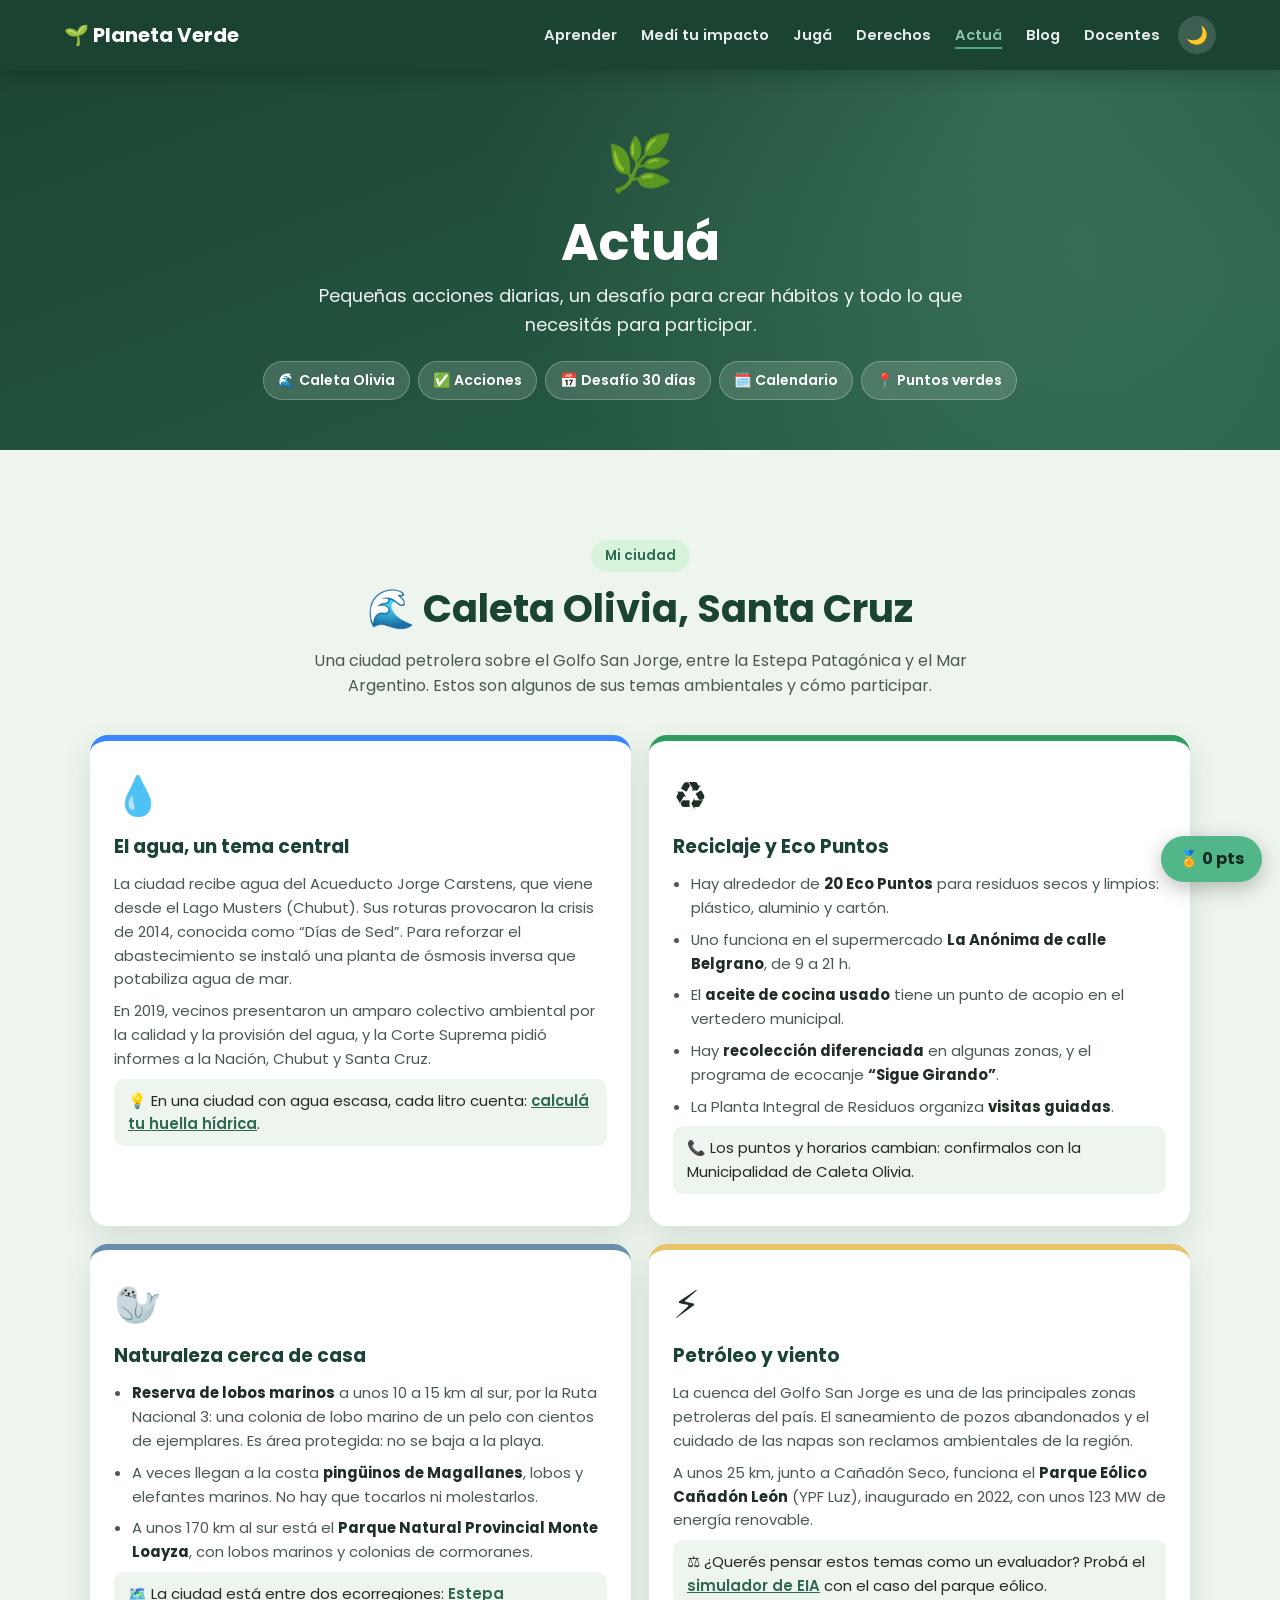
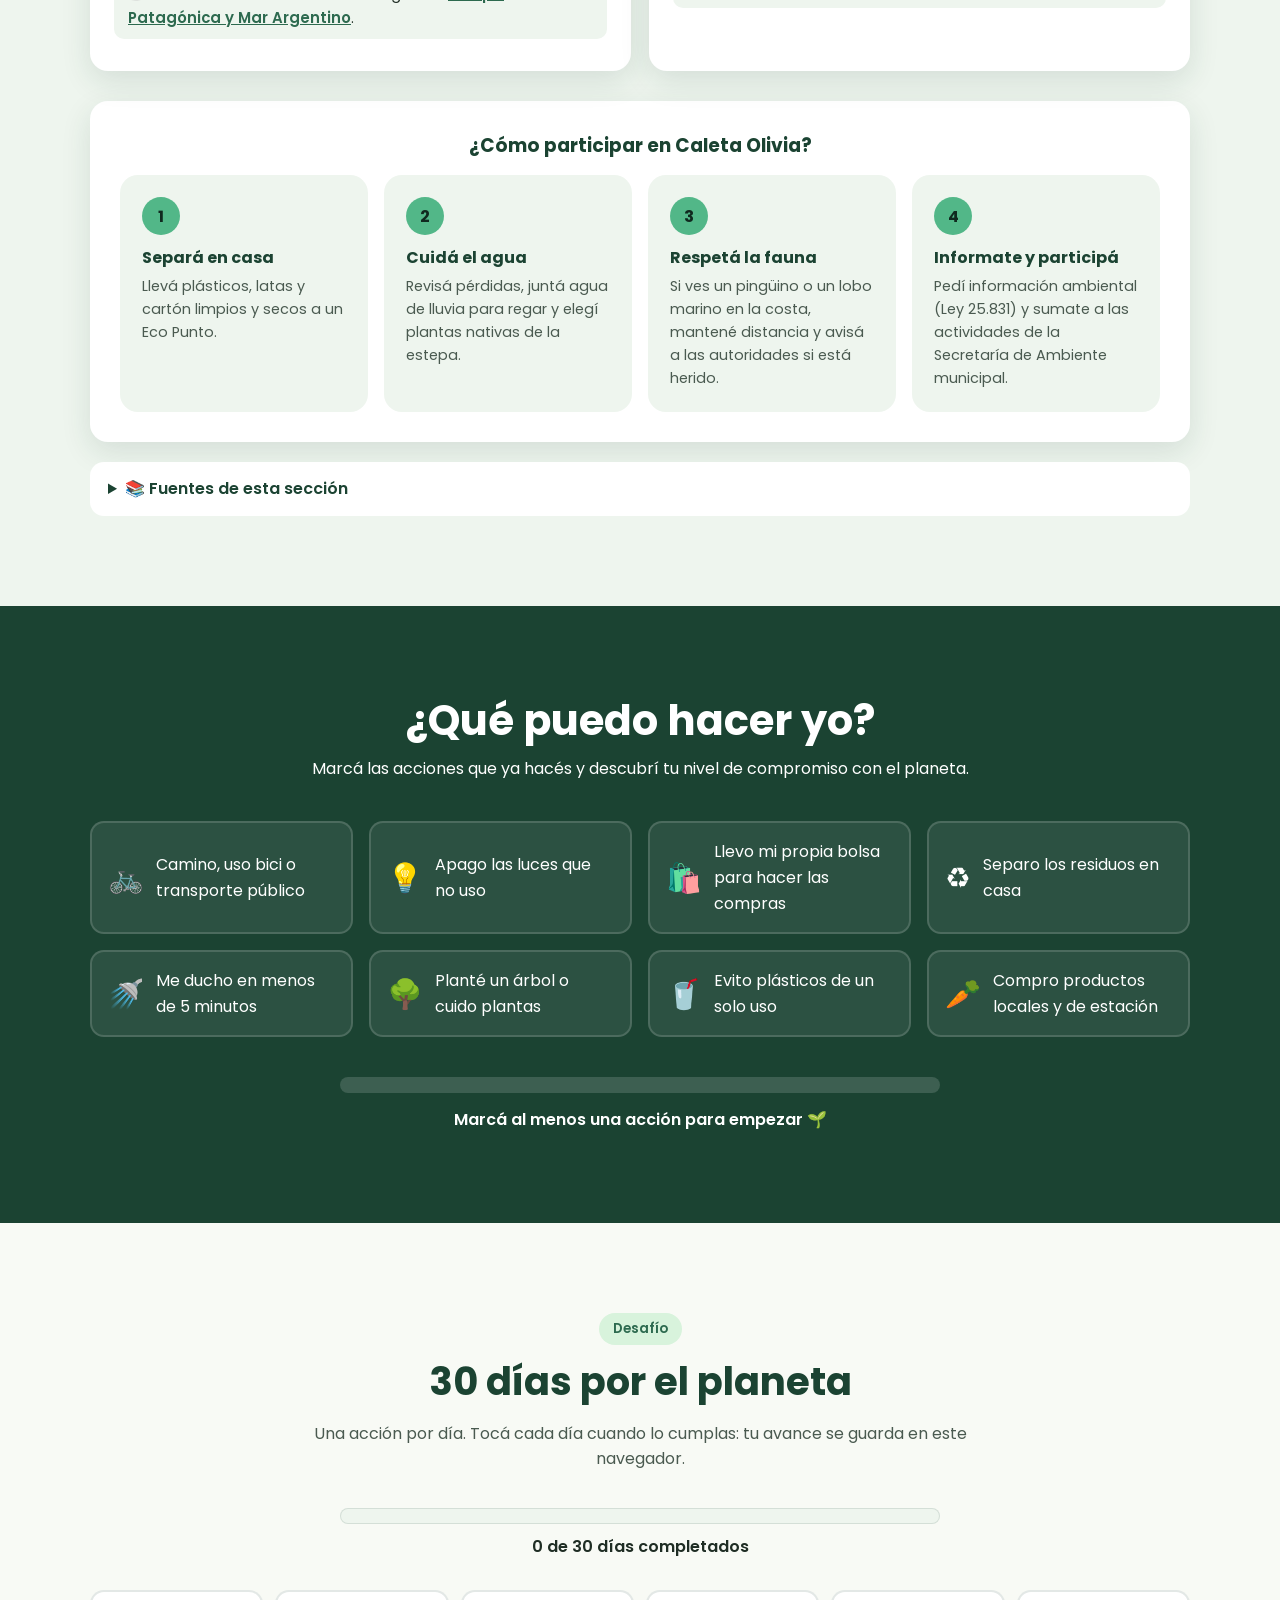
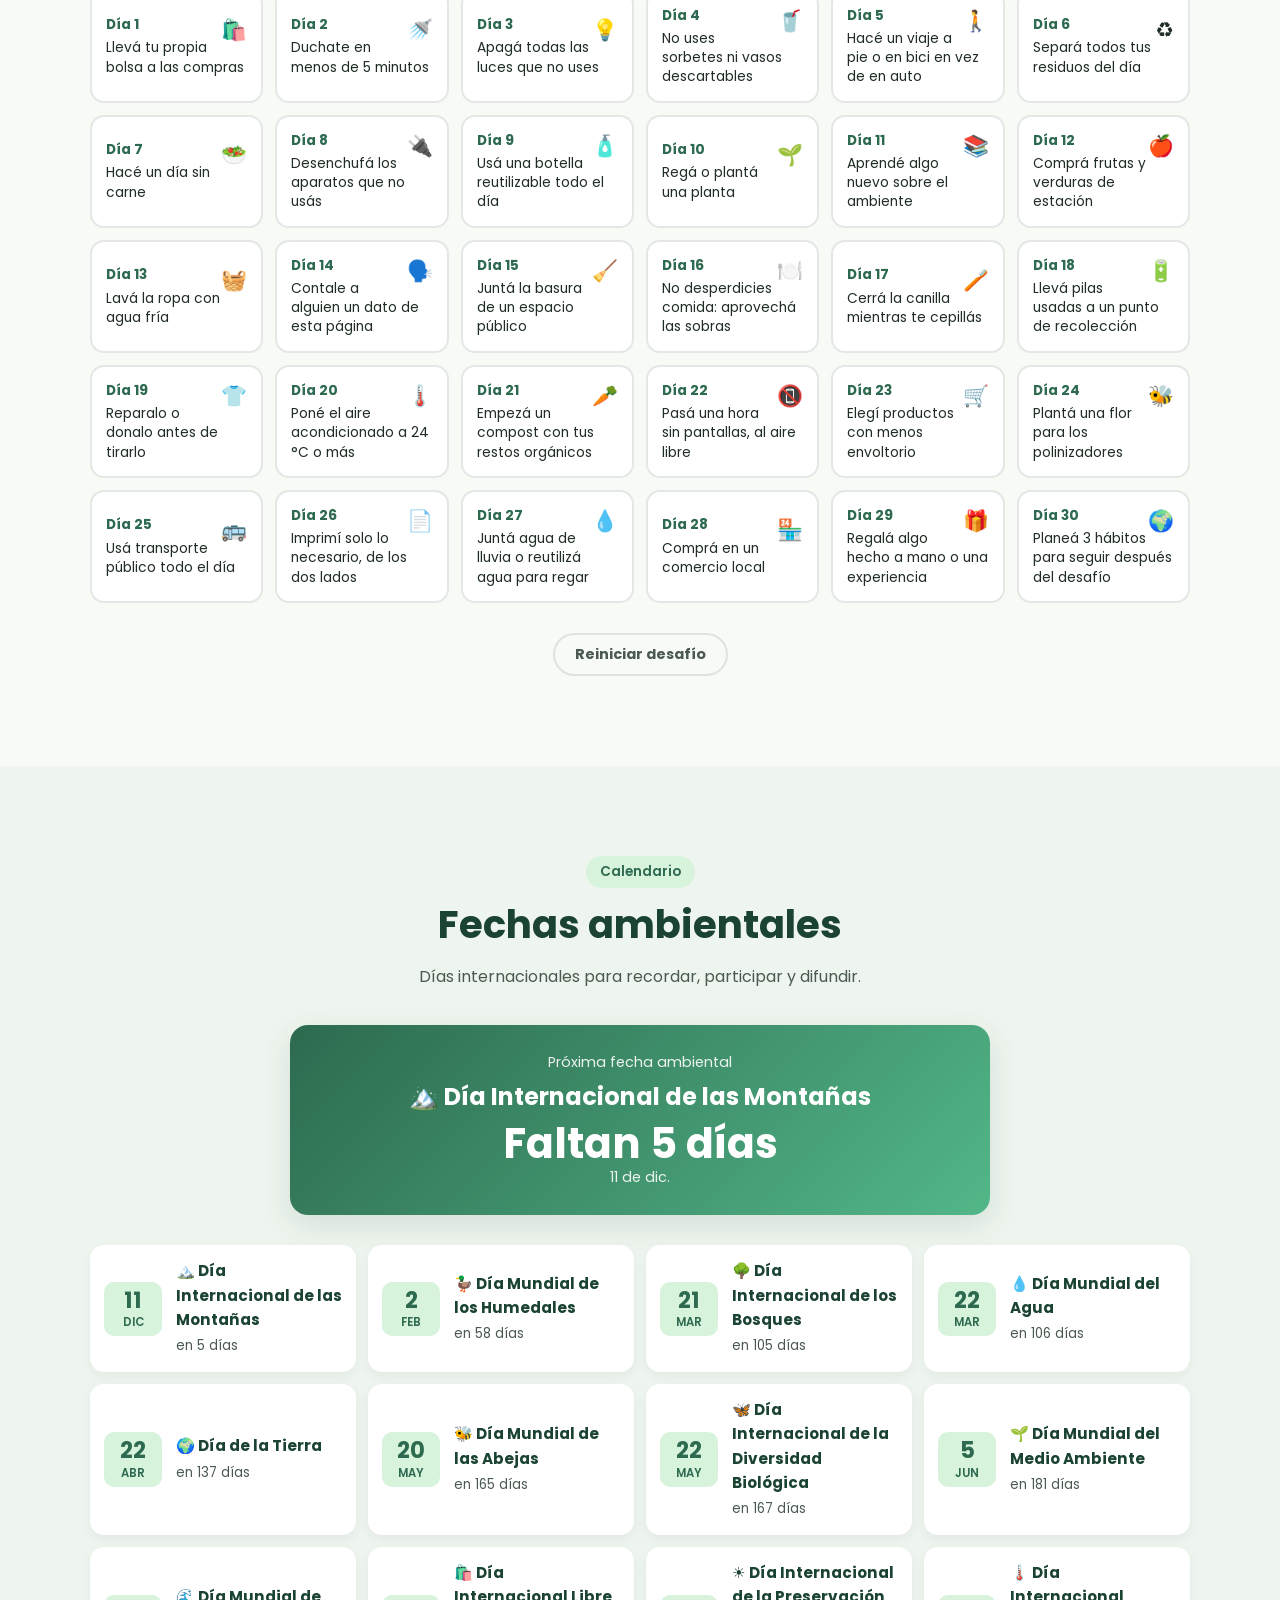
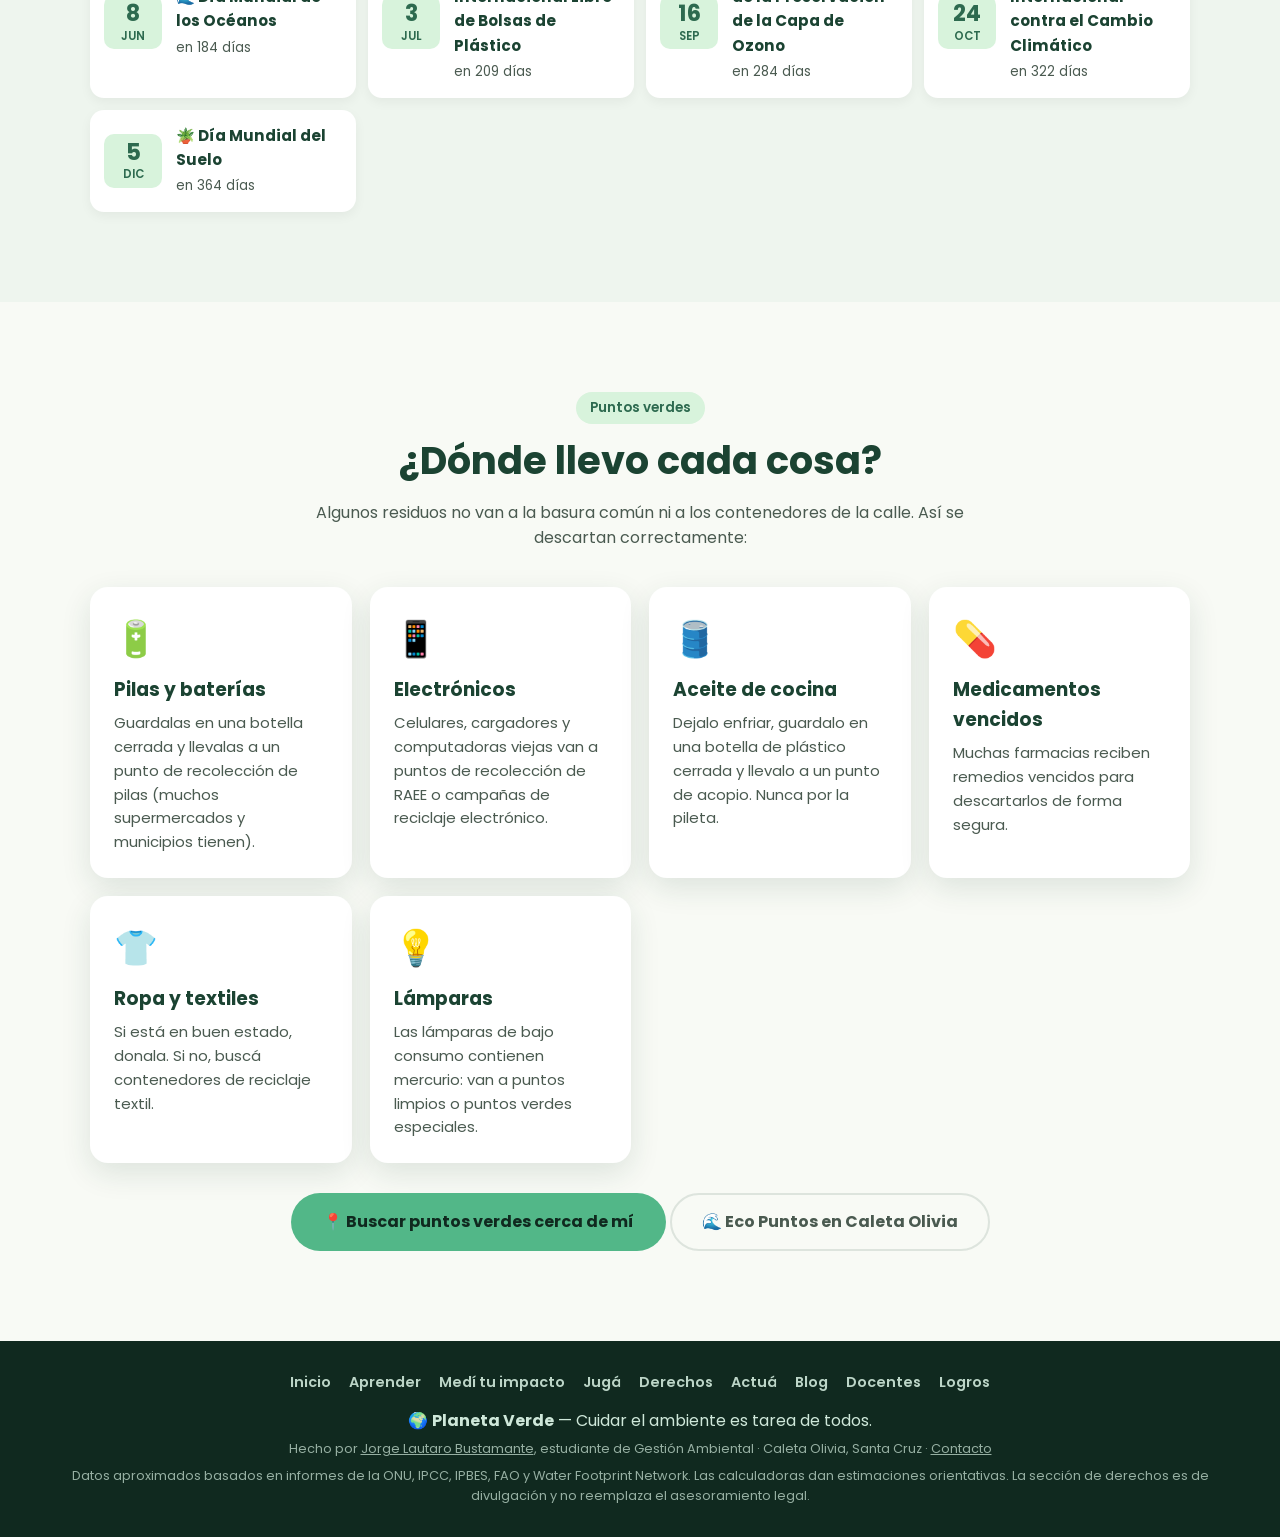
==== commit 3a874d8a: "Sumar Sobre mí, contacto y sección de Caleta Olivia - Perfil del autor en la página de inicio y en e" ====
--- a/actua.html
+++ b/actua.html
@@ -5,6 +5,7 @@
   <meta name="viewport" content="width=device-width, initial-scale=1.0">
   <title>Actuá · Planeta Verde</title>
   <meta name="description" content="Acciones cotidianas, desafío de 30 días, calendario de fechas ambientales y guía de puntos verdes para descartar residuos especiales.">
+  <meta name="author" content="Jorge Lautaro Bustamante">
   <meta name="theme-color" content="#1b4332">
   <meta property="og:type" content="website">
   <meta property="og:locale" content="es_AR">
@@ -37,11 +38,87 @@
       <span class="page-emoji" aria-hidden="true">🌿</span>
       <h1>Actuá</h1>
       <p>Pequeñas acciones diarias, un desafío para crear hábitos y todo lo que necesitás para participar.</p>
-      <nav class="page-toc" aria-label="En esta página"><a href="#acciones">✅ Acciones</a><a href="#desafio">📅 Desafío 30 días</a><a href="#calendario">🗓️ Calendario</a><a href="#puntos">📍 Puntos verdes</a></nav>
+      <nav class="page-toc" aria-label="En esta página"><a href="#caleta">🌊 Caleta Olivia</a><a href="#acciones">✅ Acciones</a><a href="#desafio">📅 Desafío 30 días</a><a href="#calendario">🗓️ Calendario</a><a href="#puntos">📍 Puntos verdes</a></nav>
     </div>
   </header>
 
   <main>
+    <!-- CALETA OLIVIA -->
+    <section class="tool tool-alt" id="caleta">
+      <div class="tool-head reveal">
+        <span class="tag">Mi ciudad</span>
+        <h2>🌊 Caleta Olivia, Santa Cruz</h2>
+        <p>Una ciudad petrolera sobre el Golfo San Jorge, entre la Estepa Patagónica y el Mar Argentino. Estos son algunos de sus temas ambientales y cómo participar.</p>
+      </div>
+
+      <div class="local-grid">
+        <article class="local-card reveal" style="--lc:#3a86ff">
+          <span class="local-icon">💧</span>
+          <h3>El agua, un tema central</h3>
+          <p>La ciudad recibe agua del Acueducto Jorge Carstens, que viene desde el Lago Musters (Chubut). Sus roturas provocaron la crisis de 2014, conocida como “Días de Sed”. Para reforzar el abastecimiento se instaló una planta de ósmosis inversa que potabiliza agua de mar.</p>
+          <p>En 2019, vecinos presentaron un amparo colectivo ambiental por la calidad y la provisión del agua, y la Corte Suprema pidió informes a la Nación, Chubut y Santa Cruz.</p>
+          <p class="local-tip">💡 En una ciudad con agua escasa, cada litro cuenta: <a href="medi.html#hidrica">calculá tu huella hídrica</a>.</p>
+        </article>
+
+        <article class="local-card reveal" style="--lc:#2d9d5f">
+          <span class="local-icon">♻️</span>
+          <h3>Reciclaje y Eco Puntos</h3>
+          <ul>
+            <li>Hay alrededor de <strong>20 Eco Puntos</strong> para residuos secos y limpios: plástico, aluminio y cartón.</li>
+            <li>Uno funciona en el supermercado <strong>La Anónima de calle Belgrano</strong>, de 9 a 21 h.</li>
+            <li>El <strong>aceite de cocina usado</strong> tiene un punto de acopio en el vertedero municipal.</li>
+            <li>Hay <strong>recolección diferenciada</strong> en algunas zonas, y el programa de ecocanje <strong>“Sigue Girando”</strong>.</li>
+            <li>La Planta Integral de Residuos organiza <strong>visitas guiadas</strong>.</li>
+          </ul>
+          <p class="local-tip">📞 Los puntos y horarios cambian: confirmalos con la Municipalidad de Caleta Olivia.</p>
+        </article>
+
+        <article class="local-card reveal" style="--lc:#6c8ead">
+          <span class="local-icon">🦭</span>
+          <h3>Naturaleza cerca de casa</h3>
+          <ul>
+            <li><strong>Reserva de lobos marinos</strong> a unos 10 a 15 km al sur, por la Ruta Nacional 3: una colonia de lobo marino de un pelo con cientos de ejemplares. Es área protegida: no se baja a la playa.</li>
+            <li>A veces llegan a la costa <strong>pingüinos de Magallanes</strong>, lobos y elefantes marinos. No hay que tocarlos ni molestarlos.</li>
+            <li>A unos 170 km al sur está el <strong>Parque Natural Provincial Monte Loayza</strong>, con lobos marinos y colonias de cormoranes.</li>
+          </ul>
+          <p class="local-tip">🗺️ La ciudad está entre dos ecorregiones: <a href="aprender.html#ecorregiones">Estepa Patagónica y Mar Argentino</a>.</p>
+        </article>
+
+        <article class="local-card reveal" style="--lc:#e9c46a">
+          <span class="local-icon">⚡</span>
+          <h3>Petróleo y viento</h3>
+          <p>La cuenca del Golfo San Jorge es una de las principales zonas petroleras del país. El saneamiento de pozos abandonados y el cuidado de las napas son reclamos ambientales de la región.</p>
+          <p>A unos 25 km, junto a Cañadón Seco, funciona el <strong>Parque Eólico Cañadón León</strong> (YPF Luz), inaugurado en 2022, con unos 123 MW de energía renovable.</p>
+          <p class="local-tip">⚖️ ¿Querés pensar estos temas como un evaluador? Probá el <a href="juegos.html#eia">simulador de EIA</a> con el caso del parque eólico.</p>
+        </article>
+      </div>
+
+      <div class="local-actions panel reveal">
+        <h3>¿Cómo participar en Caleta Olivia?</h3>
+        <div class="steps">
+          <div class="step"><span class="step-num">1</span><h4>Separá en casa</h4><p>Llevá plásticos, latas y cartón limpios y secos a un Eco Punto.</p></div>
+          <div class="step"><span class="step-num">2</span><h4>Cuidá el agua</h4><p>Revisá pérdidas, juntá agua de lluvia para regar y elegí plantas nativas de la estepa.</p></div>
+          <div class="step"><span class="step-num">3</span><h4>Respetá la fauna</h4><p>Si ves un pingüino o un lobo marino en la costa, mantené distancia y avisá a las autoridades si está herido.</p></div>
+          <div class="step"><span class="step-num">4</span><h4>Informate y participá</h4><p>Pedí información ambiental (Ley 25.831) y sumate a las actividades de la Secretaría de Ambiente municipal.</p></div>
+        </div>
+      </div>
+
+      <details class="sources reveal">
+        <summary>📚 Fuentes de esta sección</summary>
+        <ul>
+          <li><a href="https://www.lavanguardianoticias.com.ar/nota-reciclaje-en-caleta-olivia-ya-hay-alrededor-de-20-eco-puntos-y-sumaron-dos-nuevos-espacios-123298" target="_blank" rel="noopener">La Vanguardia Noticias: Eco Puntos en Caleta Olivia</a></li>
+          <li><a href="https://vocesyapuntes.com/nuevo-punto-verde-para-reciclaje-en-caleta-olivia/" target="_blank" rel="noopener">Voces y Apuntes: nuevo punto verde</a></li>
+          <li><a href="https://znnoticias.com/2026/05/16/la-municipalidad-de-caleta-olivia-impulsa-visitas-guiadas-a-la-planta-integral-de-residuos/" target="_blank" rel="noopener">ZN Noticias: visitas a la Planta Integral de Residuos</a></li>
+          <li><a href="https://es.wikipedia.org/wiki/Escasez_de_agua_en_Caleta_Olivia_de_2014" target="_blank" rel="noopener">Wikipedia: escasez de agua en Caleta Olivia de 2014</a></li>
+          <li><a href="https://www.infobae.com/sociedad/policiales/2019/02/26/la-corte-suprema-pidio-informes-por-la-contaminacion-del-agua-potable-de-caleta-olivia/" target="_blank" rel="noopener">Infobae: la Corte Suprema pidió informes (2019)</a></li>
+          <li><a href="https://laopinionaustral.com.ar/caleta-olivia/turismo-municipal-de-caleta-olivia-impulso-visita-a-la-reserva-de-lobos-marinos-517154.html" target="_blank" rel="noopener">La Opinión Austral: Reserva de Lobos Marinos</a></li>
+          <li><a href="https://laopinionaustral.com.ar/caleta-olivia/recomendaciones-ante-la-llegada-de-pinguinos-a-las-costas-de-caleta-olivia-296375.html" target="_blank" rel="noopener">La Opinión Austral: llegada de pingüinos a la costa</a></li>
+          <li><a href="https://es.wikipedia.org/wiki/Parque_natural_provincial_Monte_Loayza" target="_blank" rel="noopener">Wikipedia: Parque Natural Provincial Monte Loayza</a></li>
+          <li><a href="https://en.mercopress.com/2022/03/04/ypf-luz-officially-opens-canadon-leon-wind-farm-in-argentine-patagonia" target="_blank" rel="noopener">MercoPress: inauguración del Parque Eólico Cañadón León</a></li>
+        </ul>
+      </details>
+    </section>
+
     <!-- CHECKLIST -->
     <section class="actions" id="acciones">
       <h2 class="reveal">¿Qué puedo hacer yo?</h2>
@@ -105,6 +182,7 @@
       </div>
       <div class="center reveal">
         <a class="btn" href="https://www.google.com/maps/search/punto+verde+reciclaje" target="_blank" rel="noopener">📍 Buscar puntos verdes cerca de mí</a>
+        <a class="btn btn-outline" href="#caleta">🌊 Eco Puntos en Caleta Olivia</a>
       </div>
     </section>
 
--- a/style.css
+++ b/style.css
@@ -1645,3 +1645,40 @@
 }
 .compost-list .eia-table td:last-child { text-align: left; white-space: normal; }
 .compost-list .eia-table td:first-child { white-space: nowrap; font-weight: 600; }
+
+/* ---------- Sobre mí y contacto ---------- */
+.author { display: flex; gap: 24px; align-items: center; max-width: 900px; margin-top: 30px; }
+.author-avatar { flex-shrink: 0; width: 110px; height: 110px; border-radius: 50%; background: linear-gradient(135deg, #2d6a4f, #52b788); color: #fff; display: grid; place-items: center; font-size: 2.4rem; font-weight: 700; box-shadow: var(--sombra); }
+.author-info h3 { color: var(--heading); font-size: 1.5rem; line-height: 1.2; }
+.author-role { color: var(--primary) !important; font-weight: 600; font-size: 0.92rem; margin: 2px 0 !important; }
+.author-info p { color: var(--text-soft); margin: 10px 0; }
+.author-links { justify-content: flex-start; margin-top: 8px; }
+.contact { max-width: 760px; }
+.contact-msg { display: flex; flex-direction: column; gap: 6px; font-weight: 600; color: var(--heading); font-size: 0.92rem; }
+.contact textarea { font: inherit; padding: 11px 14px; border-radius: 12px; border: 2px solid var(--border); background: var(--bg); color: var(--text); resize: vertical; }
+.contact textarea:focus { outline: none; border-color: var(--accent); }
+.contact .note a { color: var(--primary); font-weight: 600; text-decoration: underline; }
+.footer .small a { text-decoration: underline; }
+
+/* ---------- Caleta Olivia ---------- */
+.local-grid { display: grid; grid-template-columns: repeat(2, 1fr); gap: 18px; max-width: 1100px; margin: 0 auto 30px; }
+.local-card { background: var(--surface); border-radius: var(--radio); padding: 24px; box-shadow: var(--sombra); border-top: 6px solid var(--lc); }
+.local-icon { font-size: 2.4rem; }
+.local-card h3 { color: var(--heading); margin: 6px 0 10px; }
+.local-card p, .local-card li { color: var(--text-soft); font-size: 0.93rem; margin-bottom: 8px; }
+.local-card ul { padding-left: 18px; }
+.local-card strong { color: var(--text); }
+.local-tip { background: var(--bg-alt); border-radius: 10px; padding: 10px 14px; color: var(--text) !important; }
+.local-card a, .sources a { color: var(--primary); font-weight: 600; text-decoration: underline; }
+.local-actions { max-width: 1100px; }
+.local-actions h3 { color: var(--heading); margin-bottom: 14px; text-align: center; }
+.local-actions .step { box-shadow: none; background: var(--bg-alt); }
+.sources { max-width: 1100px; margin: 20px auto 0; background: var(--surface); border-radius: 14px; padding: 14px 18px; }
+.sources summary { cursor: pointer; font-weight: 600; color: var(--heading); }
+.sources ul { margin: 10px 0 0 18px; font-size: 0.88rem; display: grid; gap: 4px; }
+
+@media (max-width: 820px) {
+  .local-grid { grid-template-columns: 1fr; }
+  .author { flex-direction: column; text-align: center; }
+  .author-links { justify-content: center; }
+}
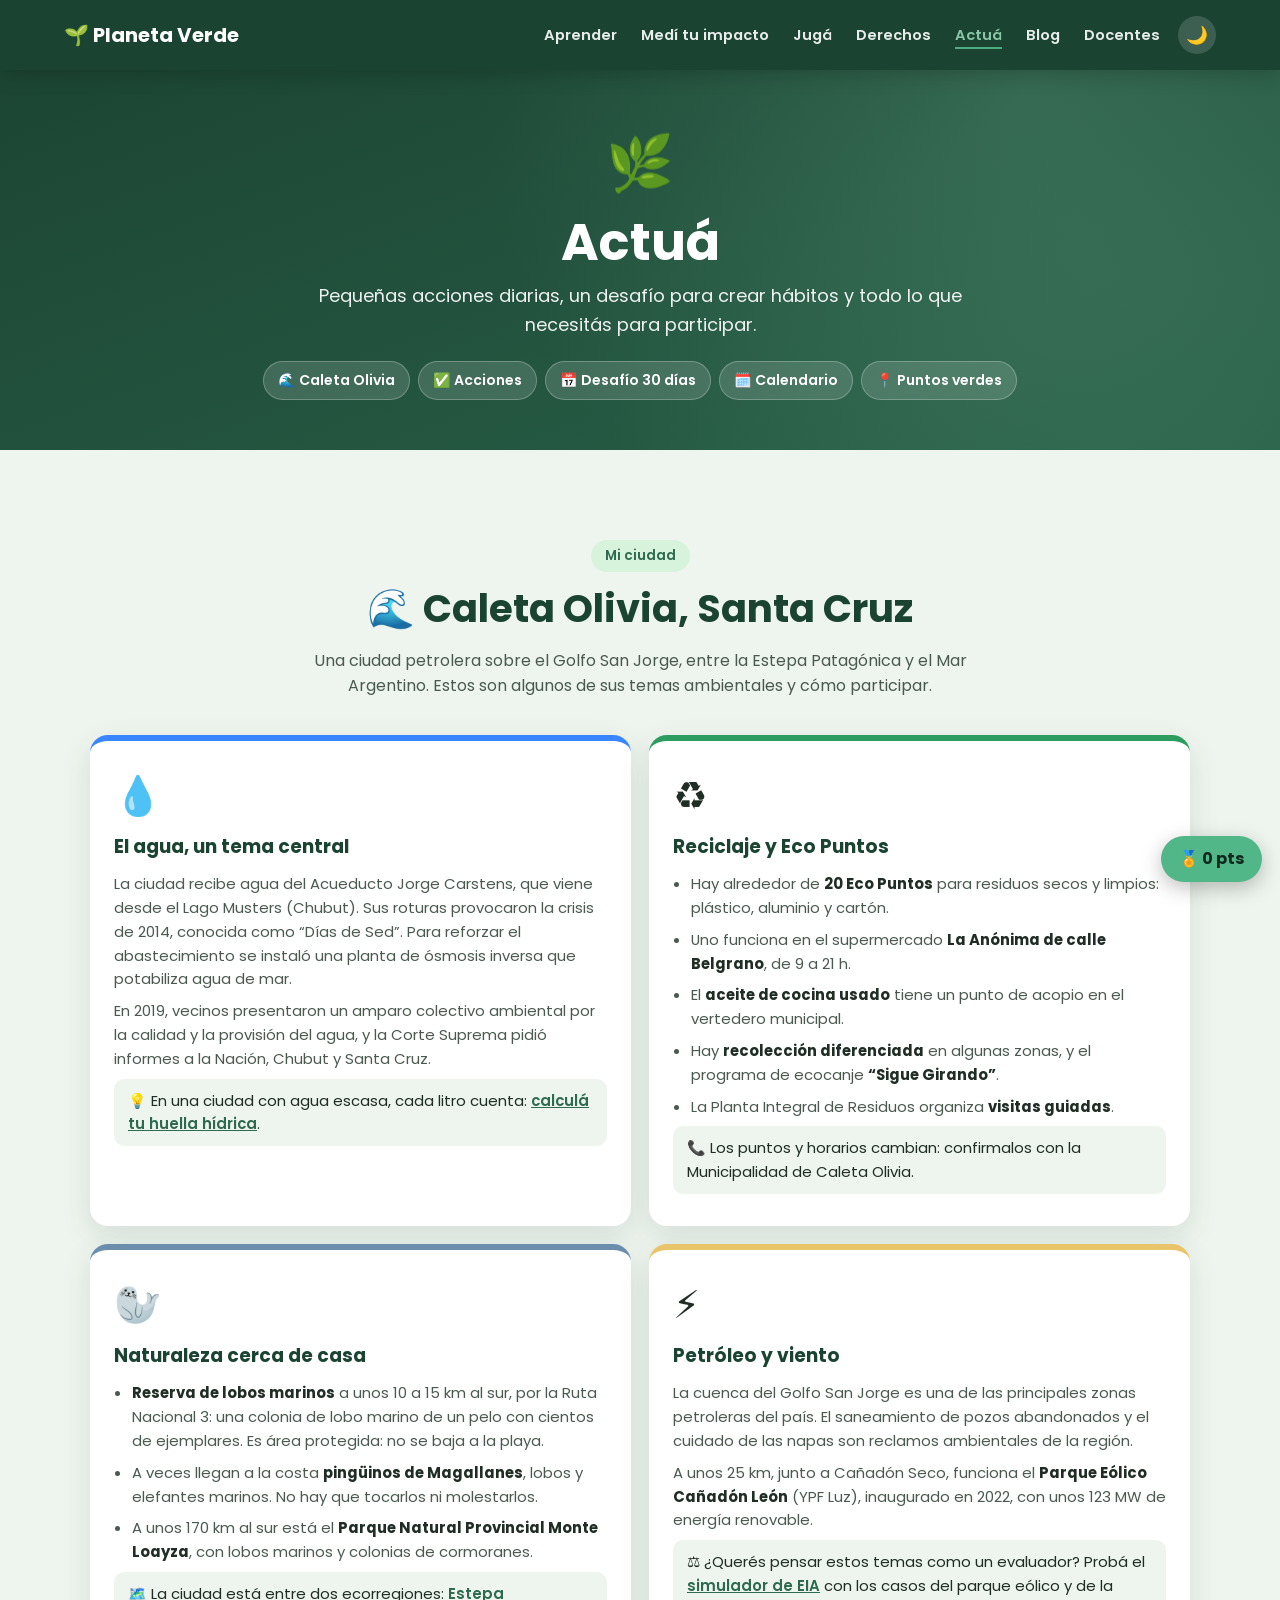
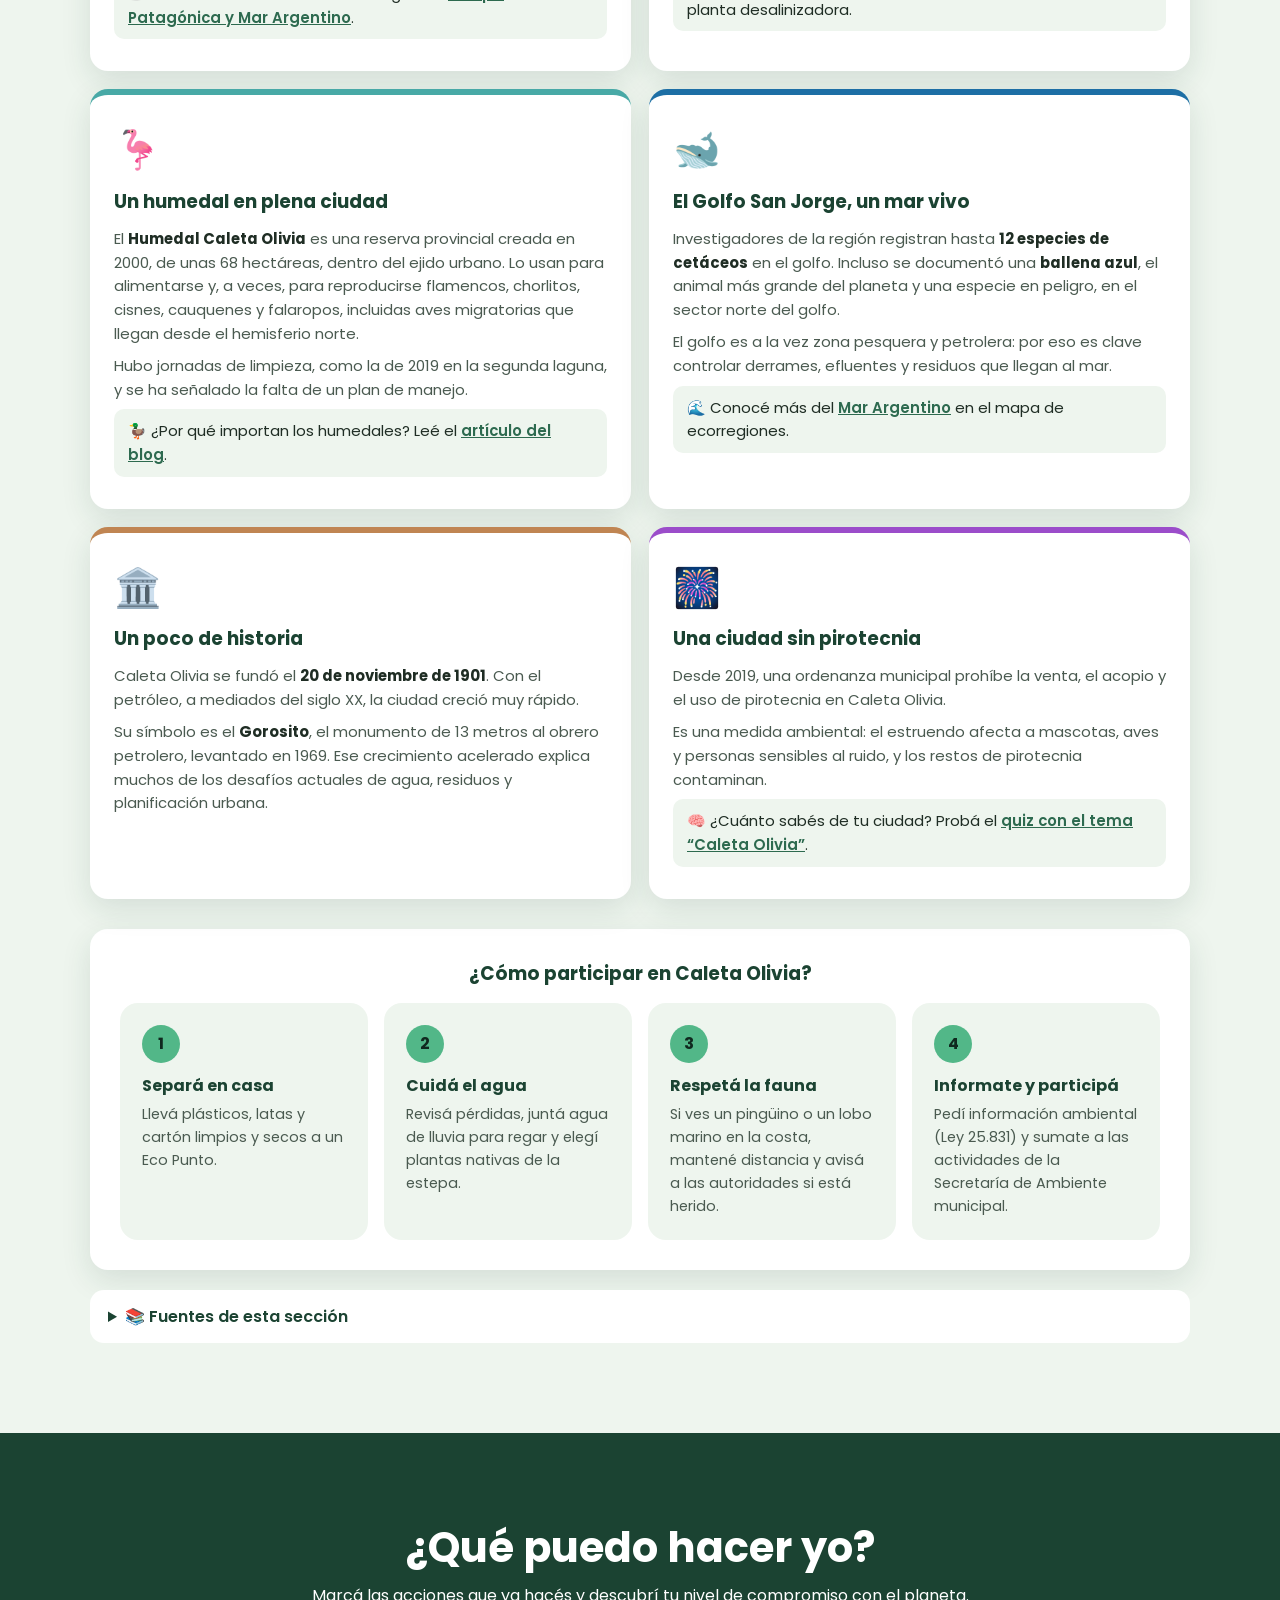
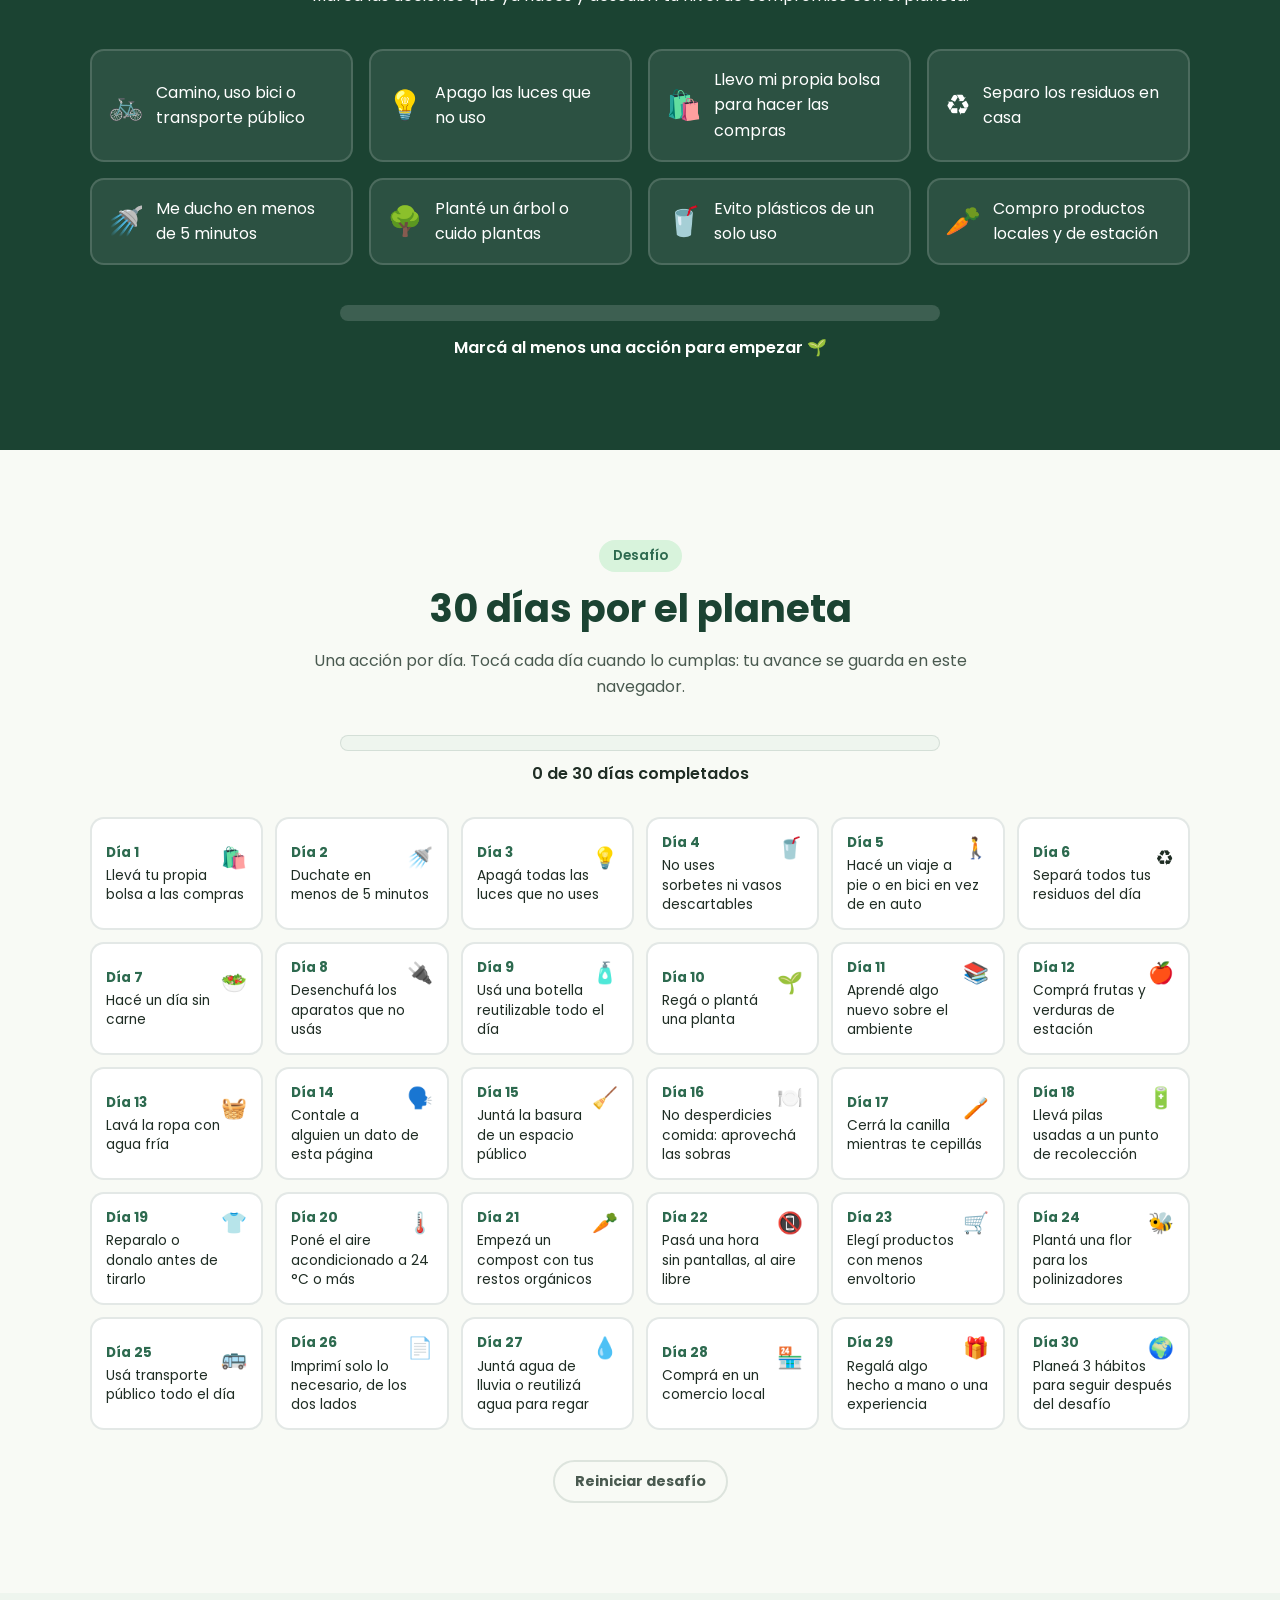
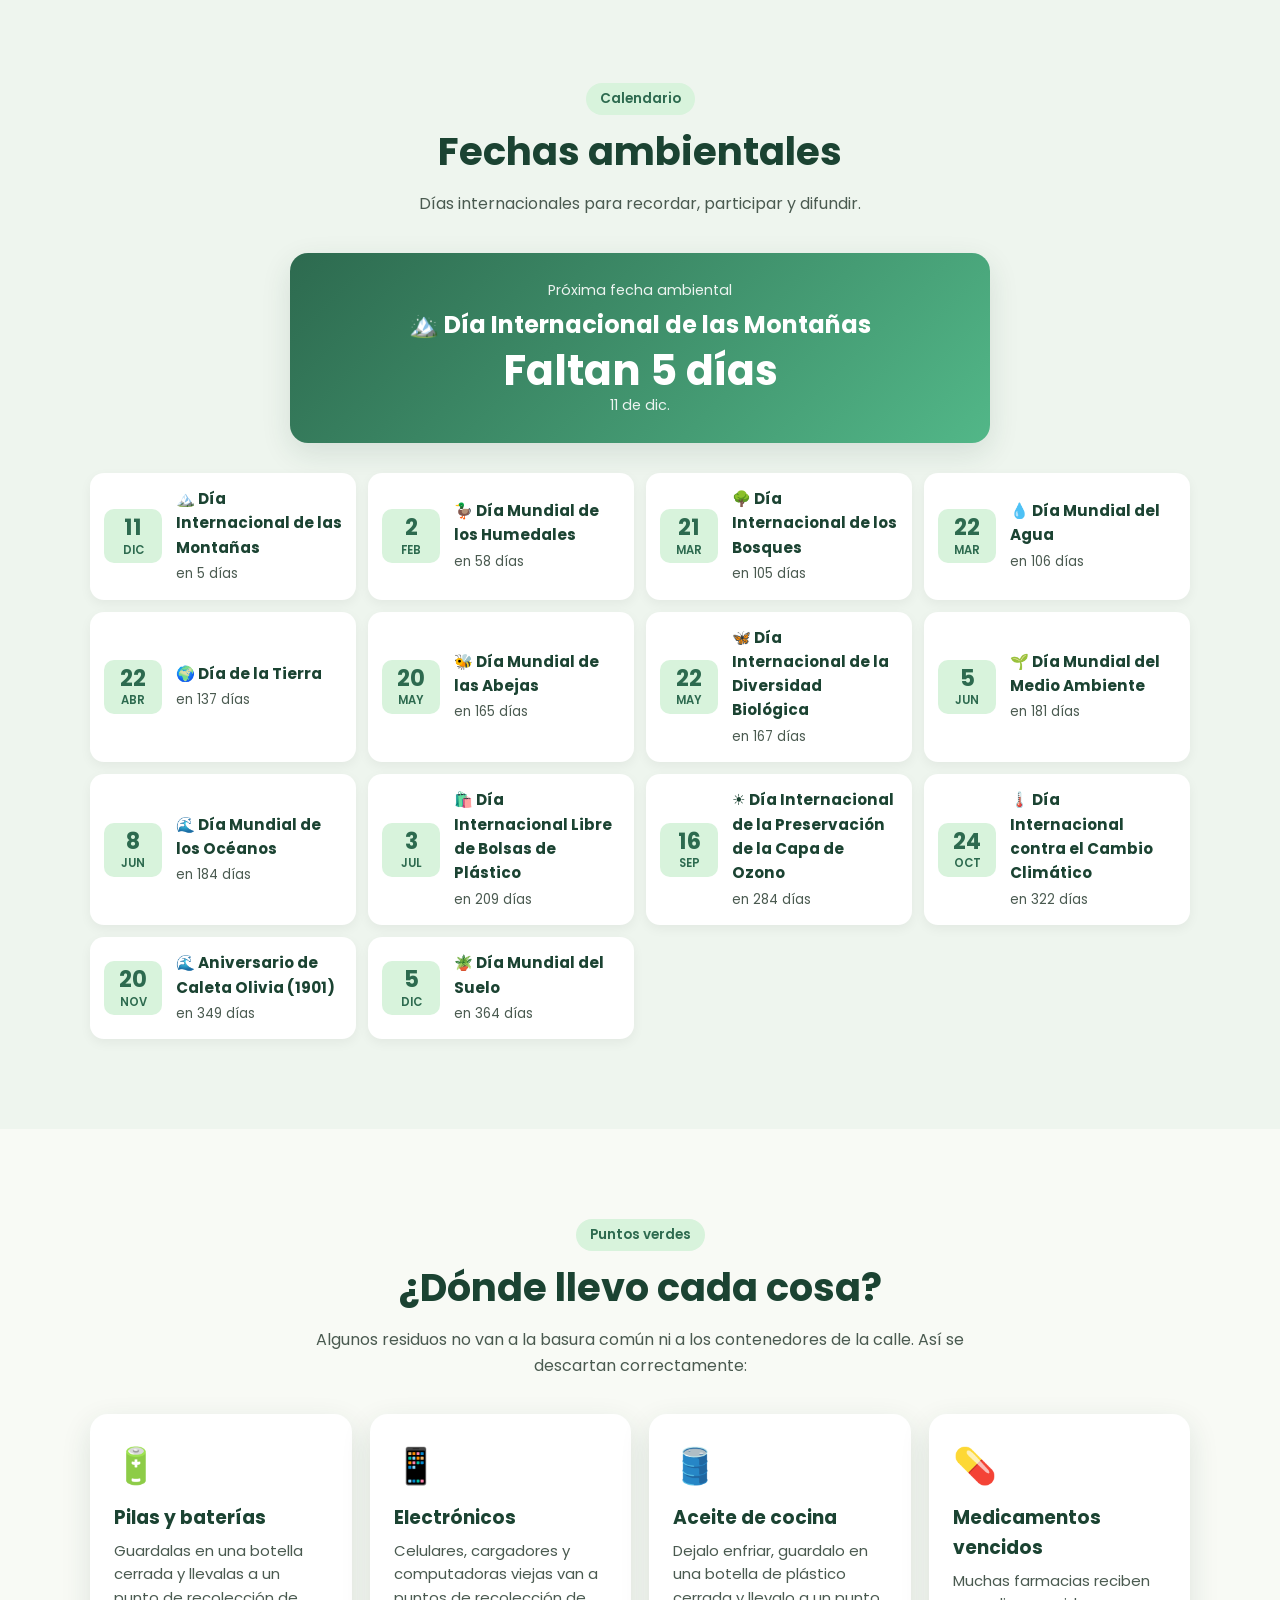
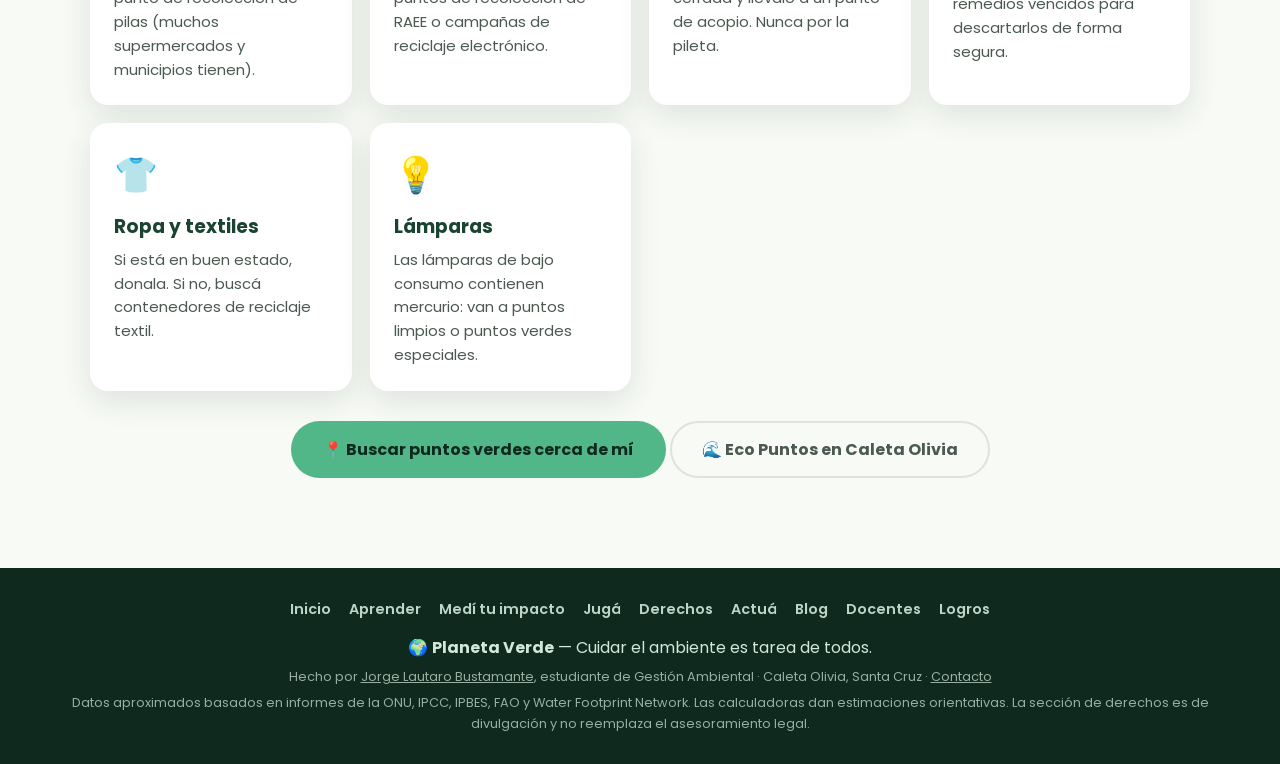
==== commit 58d429b2: "Sumar glosario comunitario con moderación y más contenido de Caleta Olivia - Formulario para sugerir" ====
--- a/actua.html
+++ b/actua.html
@@ -89,7 +89,38 @@
           <h3>Petróleo y viento</h3>
           <p>La cuenca del Golfo San Jorge es una de las principales zonas petroleras del país. El saneamiento de pozos abandonados y el cuidado de las napas son reclamos ambientales de la región.</p>
           <p>A unos 25 km, junto a Cañadón Seco, funciona el <strong>Parque Eólico Cañadón León</strong> (YPF Luz), inaugurado en 2022, con unos 123 MW de energía renovable.</p>
-          <p class="local-tip">⚖️ ¿Querés pensar estos temas como un evaluador? Probá el <a href="juegos.html#eia">simulador de EIA</a> con el caso del parque eólico.</p>
+          <p class="local-tip">⚖️ ¿Querés pensar estos temas como un evaluador? Probá el <a href="juegos.html#eia">simulador de EIA</a> con los casos del parque eólico y de la planta desalinizadora.</p>
+        </article>
+
+        <article class="local-card reveal" style="--lc:#48a9a6">
+          <span class="local-icon">🦩</span>
+          <h3>Un humedal en plena ciudad</h3>
+          <p>El <strong>Humedal Caleta Olivia</strong> es una reserva provincial creada en 2000, de unas 68 hectáreas, dentro del ejido urbano. Lo usan para alimentarse y, a veces, para reproducirse flamencos, chorlitos, cisnes, cauquenes y falaropos, incluidas aves migratorias que llegan desde el hemisferio norte.</p>
+          <p>Hubo jornadas de limpieza, como la de 2019 en la segunda laguna, y se ha señalado la falta de un plan de manejo.</p>
+          <p class="local-tip">🦆 ¿Por qué importan los humedales? Leé el <a href="blog.html">artículo del blog</a>.</p>
+        </article>
+
+        <article class="local-card reveal" style="--lc:#1d6fa5">
+          <span class="local-icon">🐋</span>
+          <h3>El Golfo San Jorge, un mar vivo</h3>
+          <p>Investigadores de la región registran hasta <strong>12 especies de cetáceos</strong> en el golfo. Incluso se documentó una <strong>ballena azul</strong>, el animal más grande del planeta y una especie en peligro, en el sector norte del golfo.</p>
+          <p>El golfo es a la vez zona pesquera y petrolera: por eso es clave controlar derrames, efluentes y residuos que llegan al mar.</p>
+          <p class="local-tip">🌊 Conocé más del <a href="aprender.html#ecorregiones">Mar Argentino</a> en el mapa de ecorregiones.</p>
+        </article>
+
+        <article class="local-card reveal" style="--lc:#c08552">
+          <span class="local-icon">🏛️</span>
+          <h3>Un poco de historia</h3>
+          <p>Caleta Olivia se fundó el <strong>20 de noviembre de 1901</strong>. Con el petróleo, a mediados del siglo XX, la ciudad creció muy rápido.</p>
+          <p>Su símbolo es el <strong>Gorosito</strong>, el monumento de 13 metros al obrero petrolero, levantado en 1969. Ese crecimiento acelerado explica muchos de los desafíos actuales de agua, residuos y planificación urbana.</p>
+        </article>
+
+        <article class="local-card reveal" style="--lc:#9b4dca">
+          <span class="local-icon">🎆</span>
+          <h3>Una ciudad sin pirotecnia</h3>
+          <p>Desde 2019, una ordenanza municipal prohíbe la venta, el acopio y el uso de pirotecnia en Caleta Olivia.</p>
+          <p>Es una medida ambiental: el estruendo afecta a mascotas, aves y personas sensibles al ruido, y los restos de pirotecnia contaminan.</p>
+          <p class="local-tip">🧠 ¿Cuánto sabés de tu ciudad? Probá el <a href="juegos.html#quiz">quiz con el tema “Caleta Olivia”</a>.</p>
         </article>
       </div>
 
@@ -115,6 +146,15 @@
           <li><a href="https://laopinionaustral.com.ar/caleta-olivia/recomendaciones-ante-la-llegada-de-pinguinos-a-las-costas-de-caleta-olivia-296375.html" target="_blank" rel="noopener">La Opinión Austral: llegada de pingüinos a la costa</a></li>
           <li><a href="https://es.wikipedia.org/wiki/Parque_natural_provincial_Monte_Loayza" target="_blank" rel="noopener">Wikipedia: Parque Natural Provincial Monte Loayza</a></li>
           <li><a href="https://en.mercopress.com/2022/03/04/ypf-luz-officially-opens-canadon-leon-wind-farm-in-argentine-patagonia" target="_blank" rel="noopener">MercoPress: inauguración del Parque Eólico Cañadón León</a></li>
+          <li><a href="https://es.wikipedia.org/wiki/Humedal_Caleta_Olivia" target="_blank" rel="noopener">Wikipedia: Humedal Caleta Olivia</a></li>
+          <li><a href="https://ampargentina.org/areas/caleta-olivia/" target="_blank" rel="noopener">AMP Argentina: Caleta Olivia</a></li>
+          <li><a href="https://www.elpatagonico.com/el-humedal-es-otra-reserva-caleta-que-precisa-urgente-intervencion-estatal-n1340239" target="_blank" rel="noopener">El Patagónico: el humedal precisa intervención</a></li>
+          <li><a href="https://viapais.com.ar/caleta-olivia/956870-caleta-olivia-cumplio-con-el-primer-desafio-del-trash-challenge/" target="_blank" rel="noopener">Vía País: limpieza del humedal (Trash Challenge)</a></li>
+          <li><a href="https://www.diariojornada.com.ar/309542/magazine/golfo_san_jorge_se_avistan_doce_especies_de_cetaceos_" target="_blank" rel="noopener">Diario Jornada: doce especies de cetáceos en el Golfo San Jorge</a></li>
+          <li><a href="https://www.lacapitalmdp.com/una-aparicion-inesperada-en-el-golfo-san-jorge-registran-una-ballena-azul/" target="_blank" rel="noopener">La Capital: registran una ballena azul en el Golfo San Jorge</a></li>
+          <li><a href="https://en.wikipedia.org/wiki/Caleta_Olivia" target="_blank" rel="noopener">Wikipedia: Caleta Olivia (fundación)</a></li>
+          <li><a href="https://www.pagina12.com.ar/diario/suplementos/turismo/9-2445-2012-11-18.html" target="_blank" rel="noopener">Página/12: el Gorosito y la historia de la ciudad</a></li>
+          <li><a href="https://viapais.com.ar/caleta-olivia/1487003-prohiben-la-pirotecnia/" target="_blank" rel="noopener">Vía País: prohíben la pirotecnia</a></li>
         </ul>
       </details>
     </section>
@@ -199,6 +239,7 @@
   <script src="residuos.js"></script>
   <script src="audit.js"></script>
   <script src="glossary.js"></script>
+  <script src="aportes.js"></script>
   <script src="blog.js"></script>
   <script src="docentes.js"></script>
   <script src="ranking.js"></script>
--- a/style.css
+++ b/style.css
@@ -1682,3 +1682,36 @@
   .author { flex-direction: column; text-align: center; }
   .author-links { justify-content: center; }
 }
+
+/* ---------- Glosario de la comunidad ---------- */
+.aportes { max-width: 900px; margin-top: 24px; }
+.ap-head { display: flex; gap: 14px; align-items: flex-start; margin-bottom: 14px; }
+.ap-icon { font-size: 2.2rem; }
+.ap-head h3 { color: var(--heading); }
+.ap-head p { color: var(--text-soft); font-size: 0.92rem; }
+.ap-form .contact-msg { margin-top: 12px; }
+.ap-form .contact-msg small { font-weight: 400; color: var(--text-soft); }
+.ap-form input[name=alias] { font: inherit; padding: 11px 14px; border-radius: 12px; border: 2px solid var(--border); background: var(--bg); color: var(--text); }
+.ap-mine, .ap-mod { margin-top: 20px; border-top: 2px solid var(--border); padding-top: 16px; }
+.ap-mine h4, .ap-mod h4 { color: var(--heading); margin: 6px 0 8px; }
+.ap-mod h4 small { font-weight: 400; color: var(--text-soft); }
+.ap-mine ul { list-style: none; display: grid; gap: 6px; }
+.ap-mine li { display: flex; justify-content: space-between; gap: 10px; background: var(--bg-alt); padding: 8px 12px; border-radius: 10px; font-size: 0.92rem; }
+.ap-badge { font-size: 0.78rem; font-weight: 700; padding: 2px 10px; border-radius: 50px; white-space: nowrap; }
+.ap-badge.pendiente { background: #fff1c9; color: #6b5000; }
+.ap-badge.aprobada { background: #d3f2df; color: #145c34; }
+.ap-badge.rechazada { background: #fbdcdc; color: #8e1c1c; }
+.ap-sub { color: var(--text-soft); font-size: 0.9rem; margin-bottom: 10px; }
+.ap-card { background: var(--bg-alt); border-radius: 14px; padding: 14px; margin-bottom: 12px; border-left: 5px solid #e9c46a; }
+.ap-card textarea, .ap-card input, .ap-card select { width: 100%; }
+.ap-card .btn-row { justify-content: flex-start; margin-top: 10px; }
+.ap-card small { color: var(--text-soft); }
+.ap-err { color: var(--bad); font-weight: 600; margin-top: 6px; }
+.ap-approved { list-style: none; display: grid; gap: 6px; }
+.ap-approved li { display: flex; justify-content: space-between; align-items: center; gap: 10px; background: var(--bg-alt); padding: 8px 12px; border-radius: 10px; }
+.gl-term.community summary span::before { content: '✨ '; }
+.gl-by { font-size: 0.8rem !important; color: var(--primary) !important; font-weight: 600; }
+.inline-link { color: var(--primary); font-weight: 600; text-decoration: underline; }
+.aportes textarea, .aportes input, .aportes select { font: inherit; padding: 11px 14px; border-radius: 12px; border: 2px solid var(--border); background: var(--bg); color: var(--text); }
+.aportes textarea { resize: vertical; }
+.aportes textarea:focus, .aportes input:focus, .aportes select:focus { outline: none; border-color: var(--accent); }
